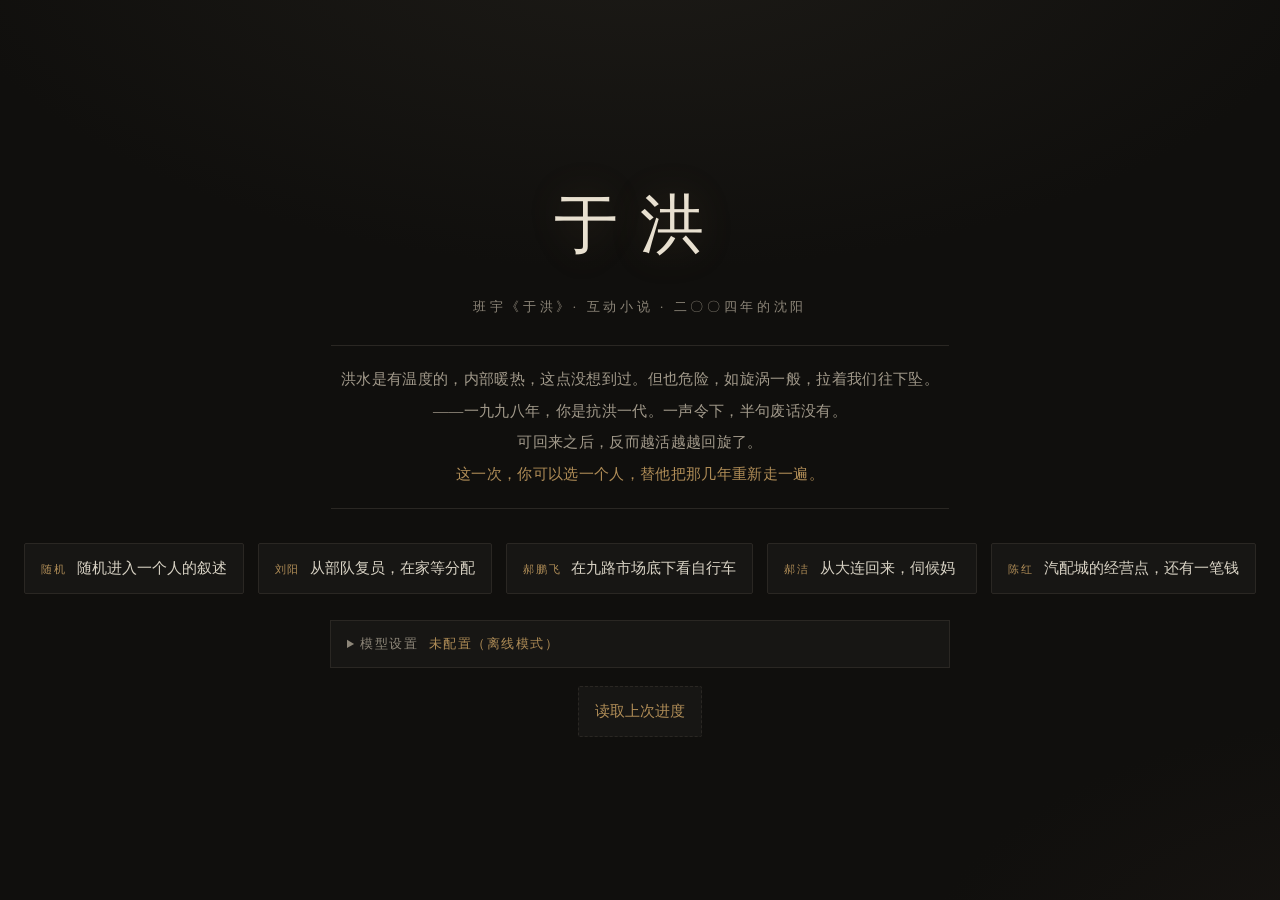
==== 于洪.html @ 529d7893 "于洪互动小说：四视角剧本、事实分叉、模型设置，发布到 GitHub Pages" ====
<!doctype html>
<html lang="zh-CN">
<head>
<meta charset="utf-8">
<meta name="viewport" content="width=device-width,initial-scale=1">
<title>于洪 · 互动小说</title>
<style>:root {
  --ink: #d8d2c4;
  --dim: #8d8679;
  --bg: #100f0d;
  --panel: #171614;
  --line: #2a2723;
  --accent: #b08d57;
}
* { box-sizing: border-box; }
html, body { height: 100%; margin: 0; }
body {
  background:
    radial-gradient(1200px 600px at 50% -10%, #1d1b17 0%, transparent 60%),
    radial-gradient(900px 500px at 110% 110%, #191512 0%, transparent 55%),
    var(--bg);
  color: var(--ink);
  font-family: "Noto Serif SC", "Source Han Serif SC", "Songti SC", "SimSun", Georgia, serif;
  font-size: 16.5px;
  line-height: 1.95;
  letter-spacing: .02em;
}
.hidden { display: none !important; }

/* ---------- 菜单 ---------- */
#menu {
  min-height: 100%;
  display: flex; flex-direction: column; align-items: center; justify-content: center;
  padding: 40px 24px;
  text-align: center;
}
.menutitle {
  font-size: 64px; letter-spacing: .34em; margin: 0 0 6px;
  color: #e8e0d0; font-weight: 400;
  text-shadow: 0 0 40px rgba(176,141,87,.22);
}
.menusub { color: var(--dim); letter-spacing: .28em; font-size: 13px; margin-bottom: 26px; }
.menuquote {
  max-width: 620px; color: #a29a8b; font-size: 15px; line-height: 2.1;
  border-top: 1px solid var(--line); border-bottom: 1px solid var(--line);
  padding: 18px 10px; margin-bottom: 34px;
}
.menuquote em { color: var(--accent); font-style: normal; }
.menubtns { display: flex; gap: 14px; flex-wrap: wrap; justify-content: center; }
.menubtns .choice { min-width: 210px; }
.menuload { margin-top: 18px; }

/* ---------- 模型设置 ---------- */
.cfgbox {
  margin-top: 26px; max-width: 620px; width: 100%;
  border: 1px solid var(--line); background: var(--panel);
  text-align: left;
}
.cfgbox summary {
  cursor: pointer; padding: 11px 16px; font-size: 12.5px;
  color: var(--dim); letter-spacing: .12em; user-select: none;
}
.cfgbox summary:hover { color: var(--ink); }
.cfgstate { color: var(--accent); margin-left: 6px; }
.cfgbody { padding: 4px 16px 16px; border-top: 1px solid var(--line); }
.cfgnote { font-size: 12px; color: var(--dim); line-height: 1.9; margin: 12px 0 14px; }
.cfgrow { display: flex; align-items: center; gap: 10px; margin-bottom: 9px; }
.cfglabel { width: 84px; flex: none; font-size: 12.5px; color: var(--dim); }
.cfginput {
  flex: 1; min-width: 0; background: #0e0d0b; border: 1px solid var(--line);
  color: var(--ink); font-family: inherit; font-size: 12.5px;
  padding: 7px 10px; border-radius: 2px; outline: none;
}
.cfginput:focus { border-color: var(--accent); }
.cfginput::placeholder { color: #4f4a42; }
.cfgbtns { display: flex; gap: 8px; margin-top: 12px; }
.cfgbtn {
  background: none; border: 1px solid var(--line); color: var(--dim);
  padding: 6px 14px; font-size: 12px; cursor: pointer; border-radius: 2px;
  font-family: inherit; letter-spacing: .1em;
}
.cfgbtn:hover { color: var(--ink); border-color: var(--accent); }
.cfgbtn.ghost:hover { border-color: #6b2f28; color: #c96a5f; }
.cfgmsg { margin-top: 10px; font-size: 12px; line-height: 1.7; color: var(--dim); min-height: 18px; }
.cfgmsg.ok { color: #7f9c6b; }
.cfgmsg.err { color: #c96a5f; }

/* ---------- 游戏 ---------- */
#game { min-height: 100%; display: flex; flex-direction: column; }
#topbar {
  display: flex; align-items: center; gap: 14px;
  padding: 10px 18px; border-bottom: 1px solid var(--line);
  background: rgba(16,15,13,.86); backdrop-filter: blur(6px);
  position: sticky; top: 0; z-index: 5;
}
#topbar .brand { font-size: 15px; letter-spacing: .22em; color: var(--accent); }
#topbar .spacer { flex: 1; }
#topbar button {
  background: none; border: 1px solid var(--line); color: var(--dim);
  padding: 5px 12px; font-size: 12.5px; cursor: pointer; border-radius: 2px;
  font-family: inherit; letter-spacing: .1em;
}
#topbar button:hover { color: var(--ink); border-color: #4a443c; }

#main { flex: 1; display: flex; max-width: 1080px; width: 100%; margin: 0 auto; padding: 26px 20px 120px; gap: 28px; }
#stage { flex: 1; min-width: 0; }
#side { width: 258px; flex: none; }
@media (max-width: 860px) {
  #main { flex-direction: column-reverse; padding-bottom: 60px; }
  #side { width: 100%; }
}

/* 状态卡 */
.who-card { border-left: 3px solid; padding-left: 12px; margin-bottom: 12px; background: var(--panel); padding: 12px 12px 12px 15px; }
.wname { font-size: 21px; letter-spacing: .14em; }
.wtitle { font-size: 12px; color: var(--dim); line-height: 1.7; margin-top: 3px; }
.stats { display: flex; flex-direction: column; gap: 9px; }
.stat { display: flex; align-items: center; gap: 8px; font-size: 12px; color: var(--dim); }
.sl { width: 74px; flex: none; }
.bar { flex: 1; height: 5px; background: #221f1b; border-radius: 3px; overflow: hidden; }
.bar i { display: block; height: 100%; transition: width .5s ease; }
.sv { width: 26px; text-align: right; font-size: 11px; }

/* 文字流 */
#stream { max-width: 100%; }
.scene-title {
  margin: 34px 0 6px; padding-top: 15px; border-top: 1px solid var(--line);
  font-size: 13px; letter-spacing: .3em; color: var(--accent);
}
.scene-where { font-size: 12px; color: var(--dim); letter-spacing: .12em; margin-bottom: 16px; }
.line { margin: 0 0 12px; }
.line .body { white-space: pre-wrap; }
.line.said .body { color: #e6ddcb; }
.line.nar .body { color: #b9b2a4; }
.line.inner .body { color: #9d9487; font-style: italic; padding-left: 14px; border-left: 1px solid #332e28; }
.line.dream .body { color: #7d97a8; font-style: italic; }
.line.quote .body { color: #a89272; }
.line.bridge .body { color: var(--accent); letter-spacing: .08em; margin: 18px 0; }
.line.err .body { color: #b03a2e; }
.line.chosen .body { color: var(--dim); font-size: 13.5px; margin: 14px 0 6px; letter-spacing: .04em; }
.model-line { color: #8fa6a0; font-size: 14.5px; border-left: 2px solid #2f3a38; padding-left: 12px; margin: 16px 0 8px; line-height: 2; }
.model-line.pending { color: #4f5b59; font-style: italic; border-left-color: #232c2b; }
.quick { animation: fadein .18s ease; }
@keyframes fadein { from { opacity: 0; transform: translateY(3px); } to { opacity: 1; } }

/* 说话人 */
.who { margin-right: 8px; font-size: 13px; letter-spacing: .1em; }
.who.liu { color: #c96a5f; }
.who.hao { color: #7a9fd0; }
.who.jie { color: #d1b072; }
.who.chen { color: #c08cb8; }
.who.mom { color: #a9a08f; }
.who.you { color: #a9a08f; }
.who:not(.liu):not(.hao):not(.jie):not(.chen):not(.mom):not(.you) { color: #8d8679; }

/* 选项 */
#choices { margin-top: 22px; display: flex; flex-direction: column; gap: 9px; }
.choice {
  text-align: left; background: var(--panel); border: 1px solid var(--line); color: var(--ink);
  padding: 12px 16px; font-family: inherit; font-size: 14.5px; line-height: 1.7;
  cursor: pointer; border-radius: 2px; transition: all .16s ease;
  display: flex; align-items: baseline; gap: 10px;
}
.choice:hover { border-color: var(--accent); background: #1c1a16; transform: translateX(3px); }
.choice .tag { font-size: 11px; color: var(--accent); letter-spacing: .16em; flex: none; }
.choice.continue { justify-content: center; color: var(--accent); border-style: dashed; }
.choice.continue:hover { background: #1c1a16; }

/* 结局 */
#ending { position: fixed; inset: 0; background: rgba(8,7,6,.94); z-index: 40; display: flex; align-items: center; justify-content: center; padding: 24px; overflow: auto; }
.end-card {
  max-width: 560px; width: 100%; border: 1px solid #3a352d; background: #131210;
  padding: 36px 30px; text-align: center; animation: fadein .5s ease;
}
.end-kicker { font-size: 11px; letter-spacing: .4em; color: var(--dim); }
.end-title { font-size: 38px; font-weight: 400; margin: 12px 0 8px; color: #e8e0d0; letter-spacing: .14em; }
.end-desc { color: var(--accent); font-size: 14px; margin-bottom: 20px; }
.end-you { color: var(--dim); font-size: 13px; margin-bottom: 18px; }
.end-summary { text-align: left; font-size: 14px; color: #b9b2a4; line-height: 2; border-top: 1px solid var(--line); padding-top: 16px; }
.end-quote { margin-top: 18px; font-style: italic; color: #8d8679; font-size: 13.5px; }
.end-btns { margin-top: 26px; display: flex; justify-content: center; }
.end-btns .choice { min-width: 240px; justify-content: center; }

/* 滚动条 */
::-webkit-scrollbar { width: 8px; }
::-webkit-scrollbar-thumb { background: #2a2723; border-radius: 4px; }
</style>
</head>
<body>

<div id="menu">
  <h1 class="menutitle">于洪</h1>
  <div class="menusub">班宇《于洪》· 互动小说 · 二〇〇四年的沈阳</div>
  <div class="menuquote">
    洪水是有温度的，内部暖热，这点没想到过。但也危险，如旋涡一般，拉着我们往下坠。<br>
    ——一九九八年，你是抗洪一代。一声令下，半句废话没有。<br>
    可回来之后，反而越活越越回旋了。<br>
    <em>这一次，你可以选一个人，替他把那几年重新走一遍。</em>
  </div>
  <div class="menubtns">
    <button class="choice" onclick="randomStart()"><span class="tag">随机</span><span>随机进入一个人的叙述</span></button>
    <button class="choice" onclick="startGame('liu')"><span class="tag">刘阳</span><span>从部队复员，在家等分配</span></button>
    <button class="choice" onclick="startGame('hao')"><span class="tag">郝鹏飞</span><span>在九路市场底下看自行车</span></button>
    <button class="choice" onclick="startGame('jie')"><span class="tag">郝洁</span><span>从大连回来，伺候妈</span></button>
    <button class="choice" onclick="startGame('chen')"><span class="tag">陈红</span><span>汽配城的经营点，还有一笔钱</span></button>
  </div>

  <details id="cfgbox" class="cfgbox">
    <summary>模型设置 <span class="cfgstate" id="cfgstate">未配置（离线模式）</span></summary>
    <div class="cfgbody">
      <p class="cfgnote">
        填写 OpenAI 兼容接口后，关键节点会由模型实时续写一小段。不填也能完整游玩，只是所有剧情按写好的走。
      </p>
      <label class="cfgrow">
        <span class="cfglabel">模型地址</span>
        <input id="cfgUrl" class="cfginput" type="text" placeholder="http://127.0.0.1:11434/v1/chat/completions" autocomplete="off" spellcheck="false">
      </label>
      <label class="cfgrow">
        <span class="cfglabel">模型 ID</span>
        <input id="cfgModel" class="cfginput" type="text" placeholder="比如 qwen2.5 / deepseek-chat" autocomplete="off" spellcheck="false">
      </label>
      <label class="cfgrow">
        <span class="cfglabel">API Key</span>
        <input id="cfgKey" class="cfginput" type="password" placeholder="没有就留空" autocomplete="off" spellcheck="false">
      </label>
      <div class="cfgbtns">
        <button type="button" class="cfgbtn" onclick="saveConfig()">保存</button>
        <button type="button" class="cfgbtn" onclick="testConfig()">测试连通</button>
        <button type="button" class="cfgbtn ghost" onclick="clearConfig()">清除</button>
      </div>
      <div class="cfgmsg" id="cfgmsg"></div>
    </div>
  </details>

  <div class="menuload">
    <button id="btnload" class="choice continue" onclick="tryLoad()">读取上次进度</button>
  </div>
</div>

<div id="game" class="hidden">
  <div id="topbar">
    <span class="brand">于洪</span>
    <span class="spacer"></span>
    <button onclick="if(saveGame())this.textContent='已保存';">保存进度</button>
    <button onclick="restartGame()">重开</button>
  </div>
  <div id="main">
    <div id="stage">
      <div id="stream"></div>
      <div id="choices"></div>
    </div>
    <div id="side">
      <div id="status"></div>
    </div>
  </div>
</div>

<div id="ending" class="hidden"></div>

<script>
/* ===== story.js ===== */
/* ============================================================
 *  《于洪》互动小说 —— 故事数据
 *  依据班宇《于洪》原文 + JioNLP「悬疑推理全解析」
 *  视角：刘阳(liu) / 郝鹏飞(hao) / 郝洁(jie) / 陈红(chen)
 * ============================================================ */
const L = (t) => ({ text: t });
const S = (who, whoKey, t) => ({ who, whoKey, cls: 'said', text: t });
const N = (t) => ({ text: t, cls: 'nar' });
const I = (t) => ({ text: t, cls: 'inner' });
const D = (t) => ({ text: t, cls: 'dream' });

const SCENES = {};

/* =====================================================================
 *  序章 · 1998 洪水 —— 四人共用
 * ===================================================================== */
SCENES.prologue = {
  title: '序章 · 一九九八年夏',
  where: '长江大堤 · 暴雨',
  lines: [
    L('一九九八年的夏天，江水高出防洪堤数米。天空被雨浸洗，星星全被覆盖。'),
    N('你们相互搀着走，由下至上，沿江而行。暴雨不停，很难看清前路。'),
    D('至水深处，黄泥漫过来，几近胸口，简直快要窒息。'),
    L('洪水是有温度的，内部暖热，如旋涡一般，拉着人往下坠。'),
    I('只能在心里提醒自己：千万别倒下去，那就再也站不起来了。'),
    N('刚开始时，前面还有人唱歌，喊着口号，很快便隐没在雷声里。四处缄默，唯有江中瀑布高耸。'),
    { text: '那年，你是抗洪一代，抢险子弟兵。一声令下，半句废话没有，一路辉煌，全是胜仗。', cls: 'quote' },
    { text: '可你没想到，回来之后，反而越活越回旋了。', cls: 'quote' },
    { text: '—— 现在，二〇〇四年，冬天，沈阳。', cls: 'bridge' },
    { text: '选一个人，进入他（她）的叙述。', cls: 'bridge' },
  ],
  choices: () => [
    { tag: '刘阳', text: '我从部队复员，在家等分配，大半年没个动静', next: 'liu_1999' },
    { tag: '郝鹏飞', text: '我在九路市场底下看自行车，叼着烟卷儿，腰里别个包儿', next: 'hao_1999' },
    { tag: '郝洁', text: '我从大连回来，在家伺候我妈，弟弟刚退伍', next: 'jie_1999' },
    { tag: '陈红', text: '我在汽配城有个经营点，卖摩托车油，也管着一笔钱', next: 'chen_1999' },
  ],
};

/* =====================================================================
 *  1999 冬 · 待业
 * ===================================================================== */
SCENES.liu_1999 = {
  where: '一九九九年冬 · 于洪区的街上',
  lines: [
    L('你去安置办问过几次。答复永远一样：就业形势不好，这一批没单位接收，只能耐心等待，要相信政府，祖国是没有忘记你们的。'),
    I('你听着也信服。可回到家里，思来想去，又实在是待不住。岁数不小了，还在街上晃荡，吃穿父母，没个班儿上，说不过去。'),
    N('战友们大多走了后门，在厂里开车，或当保安。没编制，待遇也不行，勉强维持生活。'),
    N('私下喝酒时，大家总爱抱怨：怎么说也是抗洪一代，一声令下豁得出命去，怎么回来之后反倒越活越回旋了。'),
    D('你半夜还是会梦见。站在桥上，江水涌动，瀑布高耸，时刻准备扑袭。'),
    N('将入冬时，你妈去九路市场买了几斤线，准备给你织件毛衣。她回来时，递你一张皱巴巴的纸条。'),
    S('妈', 'mom', '碰见个熟人，说是你战友，记忆力挺好，当年送站时见过我，一眼就认出来了，让你有空联系他。'),
    S('你', 'you', '叫啥。'),
    S('妈', 'mom', '郝鹏飞。'),
    S('你', 'you', '三眼儿啊，他干啥呢，问没。'),
    S('妈', 'mom', '在九路市场楼下看自行车呢，叼着烟卷儿，腰里别个包儿，见我可亲了，也没收费，站那唠了半天。还说你们这一批，马上就能安置了。'),
  ],
  choices: () => [
    { tag: '+ 记下', text: '把纸条收好。心里说：那人不识搭理。', next: 'liu_1999b', effects: { liuHaojie: 0 } },
    { tag: '+ 人情', text: '三眼儿还认得出我妈，这份人情得还。去找他喝一顿。', next: 'liu_1999b' },
    { tag: '＋钱', text: '你想起部队里一个领导，转业好几年了，听说挺有能力：李德武。要不要联系一下？', next: 'liu_call_li' },
  ],
};

SCENES.liu_1999b = {
  lines: [
    N('纸条上的电话七位数。你妈说，去年电话刚升八位：原来首位是2、3、4、5的，前面加个2；首位是6、7、8、9的，在前面加个8。'),
    I('这些你都知道。天天不上班，半导体里的报纸摘要能听好几遍。'),
    N('十二月初，你妈从单位下岗。车间工具库六个人，就留俩名额，上面要民主，不记名投票，谁的票多谁走人。'),
    N('结果一人一票，没办法抉择。开会时你妈自告奋勇：岁数大了，行动跟不上，先走一步；女的在世上比同岁的男的好找活儿，五十岁就能退休领劳保。'),
    N('话没说完，整个班组哭成一片。'),
    S('同事', 'other', '你儿子的工作落实没？'),
    S('妈', 'mom', '等政策呢，说是过了年就安置，能进事业单位。'),
    S('同事', 'other', '那可好，你这老有所依了。'),
    S('妈', 'mom', '那还说啥，你们放心，我这䞍等着享福呢。'),
    I('你知道这话是宽慰同事。但她这一下岗，工龄买断，给的都是死钱儿。你还没工作，生计犯愁。'),
    L('一九九九年的最后一天，下了点雪，不大。街上到处宣传千禧年的到来，仿佛跨过这个世纪，就真的会有所不同。'),
  ],
  choices: () => [
    { tag: '战友', text: '下午战友来电话：喊一批兵聚一聚，你想起三眼儿的号码。', next: 'liu_qianxi' },
    { tag: '独行', text: '不去凑热闹。你坐在家里看电视，把李德武那个电话号码又摸出来看了看。', next: 'liu_call_li' },
  ],
};

SCENES.liu_qianxi = {
  title: '千禧年 · 最后一天',
  where: '兴顺街 · 三眼儿的车棚',
  lines: [
    N('你给三眼儿打电话，七位数的号码，前面加了个2。一个女的接的。'),
    S('你', 'you', '三眼儿在家不？'),
    S('那边', 'other', '谁，你打错了吧。'),
    I('你才反应过来：这外号是部队里给取的，人家有本名儿。'),
    S('你', 'you', '这是不是郝鹏飞家，我是他以前的战友。'),
    S('那边', 'other', '是，他没在家，上班呢。换地方了，铁西商业大厦，那边车多。'),
    N('你骑车到兴顺街，远远望见三眼儿坐在绿棚里，棚顶上覆盖一层薄雪。他缩在里面，耷拉着脑袋，脖子上挂着手闷子，缓慢吐着白气。'),
    N('旁边有自行车过来，他立马探起身，三步两步奔上前，撕个纸票儿，管人要钱，块儿八毛的，毛票儿也数好几遍。'),
    N('你观察了一会儿，乐出声来。三眼儿回头一看，惊呼一声。'),
    S('三眼儿', 'hao', '我操，你咋来了呢。'),
    S('你', 'you', '来找你喝酒，战友聚会。'),
    S('三眼儿', 'hao', '回来这么长时间，一次没见到，老想你了。有一次看见你妈了。'),
    S('你', 'you', '可不咋地，青春献党，纯属白忙。'),
    S('三眼儿', 'hao', '那也不能这么讲。不知道你，反正我还是有收获。'),
    L('他说这话时，眼睛亮了一下。你知道那「收获」是什么——他干过一阵子侦察兵，看车这活儿，正好用得上。'),
    S('你', 'you', '我也有，不后悔。就是社会变化太快，有点跟不上节奏。'),
    S('三眼儿', 'hao', '现在就走，妈了个逼，今天不收费了，千禧年大酬宾，随便停去吧。'),
    N('一行七八个人，喝到后半夜，大呼小叫，啤酒瓶子满地，还唱起歌来。'),
    S('众人', 'other', '海风你轻轻地吹啊，海浪你轻轻地摇……'),
    N('这些战友，各有各的道，就你还没工作，他们也跟着愁，你一言我一语，没有实质建议。'),
    N('三眼儿开始话少，有点拘谨，几瓶下肚后也很健谈，眼睛里放着贼光。'),
  ],
  choices: () => [
    { tag: '兄弟', text: '跟三眼儿说：靠别人不如靠自己，咱俩想点正事。', next: 'liu_tan' },
    { tag: '试探', text: '装作随口一问：你还记得李德武不？他那个电话你还留着没？', next: 'liu_probe' },
    { tag: '心事', text: '不说正事，只闷头喝酒，心里翻来覆去想着安置办那句话。', next: 'liu_tan' },
    { tag: '不联系', text: '你把纸条折起来塞进兜里：那条路，不走。', next: 'liu_yantui', effects: { calledLi: 'no', tippedLi: 'no', liuTurn: 'out' } },
  ],
};

SCENES.liu_probe = {
  lines: [
    S('你', 'you', '三眼儿，你还记得李德武不？咱们连那个老兵，转业好几年了。'),
    N('三眼儿夹着花生米的手停在半空。'),
    S('三眼儿', 'hao', '记得啊，怎么不记得。他后来跑货车，听说赚过也赔过。'),
    S('你', 'you', '听说他有路子，认识人。我寻思，回头联系联系。'),
    S('三眼儿', 'hao', '联系呗，我这儿没他电话。你找他干啥？'),
    S('你', 'you', '就是认认亲，问候问候。'),
    I('三眼儿看了你一会儿，眼睛里那点光暗下去了一半。'),
    S('三眼儿', 'hao', '刘阳，咱当兵的，走正道。'),
  ],
  choices: () => [
    { tag: '打岔', text: '笑一声：知道知道，我逗你玩呢。', next: 'liu_tan', effects: { liuHaojie: 0 } },
    { tag: '硬着头皮', text: '岔过去不谈，心里那个号码反倒更清楚了。', next: 'liu_tan' },
  ],
};

SCENES.liu_tan = {
  lines: [
    N('三眼儿凑过来，悄悄给你出主意。'),
    S('三眼儿', 'hao', '他家离于洪广场很近。那边刚开发出来，住户渐多，夏天摆了不少烧烤摊位，还有打扑克的，乌乌泱泱一大片。冬天冷，人少一些，但也有，穿棉袄烤炉子喝大酒，一整半宿。'),
    S('你', 'you', '烧烤我不会啊，没干过，扑克更不行了。'),
    S('三眼儿', 'hao', '不让你烤。我琢磨着，咱俩出个烟摊儿。不管喝酒还是打牌，都挺费烟，一宿得好几盒。'),
    S('三眼儿', 'hao', '到时换着来，一替一天，晚上过去。你白天上班，啥也不耽误，还不累，捡钱似的。'),
    S('你', 'you', '也没卖过烟啊，去哪儿上货都不知道。'),
    S('三眼儿', 'hao', '我有路子，保真，还便宜，你出人就行。就是冬天在室外杵着，那是真冷。'),
    S('你', 'you', '这不是问题，闲着也是闲着，遭点罪不怕。'),
    I('话是酒后的，你没太当真——可你心里，其实已经把那片广场摸过一遍了。哪家摊子喝酒，哪个老板打牌，谁兜里揣的是什么烟。'),
  ],
  choices: () => [
    { tag: '一起', text: '几天后三眼儿来催：进货的钱各出一半，你出人。干！', next: 'liu_jie_first' },
    { tag: '犹豫', text: '先答应着，心里另外那条路也在往前铺。', next: 'liu_call_li' },
  ],
};

SCENES.liu_call_li = {
  title: '五年前的那个电话',
  where: '于洪广场边上的一间小平房 · 电话机',
  lines: [
    N('你妈下岗之后，生了一场大病。家里的账翻过来倒过去，还是缺口。'),
    N('你找出那串号码。拨过去的时候，手指头有点抖。'),
    S('你', 'you', '喂，是李德武吗？'),
    S('他', 'li', '我是，你谁啊。'),
    S('你', 'you', '我以前跟你在一个连待过，是你底下的兵。'),
    S('他', 'li', '哦——谁啊，报个名。'),
    I('你没讲名字。'),
    S('你', 'you', '现在也没个正经工作，在卖烟。'),
    S('他', 'li', '卖烟好啊，认识人。改天见个面，就在广场那边，我请你喝酒。'),
    N('挂了电话，你在屋里站了一会儿。窗外下雪。'),
    N('过了几天，你们在广场边上见了面。喝了几次酒，比较交心。'),
    N('李德武跟着他哥刚做完一个案子，出手阔绰。他见你话里有话，便邀你入伙。'),
    L('你犹豫过。三番五次。'),
  ],
  choices: () => [
    { tag: '入伙', text: '你点了头。你给他指了一个人：九路市场批发白糖的业主，好打牌，总过来买烟。', next: 'liu_plan', effects: { calledLi: 'yes', tippedLi: 'full', liuTurn: 'in' } },
    { tag: '只说一半', text: '你只说广场上谁有钱，没指名道姓，脚却已经踩在了门外。', next: 'liu_plan', effects: { calledLi: 'yes', tippedLi: 'half', liuTurn: 'in' } },
    { tag: '退出', text: '你站起来，把酒钱压在杯子底下：这事儿我不干，别再来找我。', next: 'liu_out', effects: { calledLi: 'yes', tippedLi: 'no', liuTurn: 'out' } },
    { tag: '举报', text: '你没喝酒，直接去了派出所。你把那个号码、那几次见面，全说了。', next: 'liu_report', effects: { calledLi: 'yes', tippedLi: 'no', liuTurn: 'reported', policeHeat: 30 } },
  ],
};

SCENES.liu_plan = {
  lines: [
    N('你们定好时间。'),
    I('卖烟这条件得天独厚：谁家有钱，谁家几点关门，谁家孩子几点放学，你比谁都清楚。'),
    N('案发前的某一天，你骑着李德武的摩托回来。车号是三六四九四。'),
    N('起先停在巷口，进屋后装着睡了一会儿，悄悄起了床，出门把车推回屋内，第二天一大早又骑走了。'),
    I('你记得那天郝洁喊你，说做了个噩梦，害怕。你没顾上问她。'),
    N('抢劫当日，李德武带着另外两个。你在外面放风，盯着广场上来来去去的人。'),
    D('那天的风很冷。你站在电线杆子边上，像平时卖烟一样，一动不动。'),
    N('案发了。黄海花园，一家三口，孩子还不到十岁。'),
    N('李德武没联系过你，人间蒸发。你也没拿到那一份。'),
  ],
  choices: () => [
    { tag: '沉默', text: '你把这件事压下去，压得很深，深到自己也快信了。', next: 'liu_hui', effects: { liuHaojie: 5, money: 0 } },
    { tag: '冒名', text: '有人问你名字的时候，你说：我叫郝鹏飞，外号三眼儿。', next: 'liu_hui', effects: { borrowedName: 'yes', liuHaojie: 5 } },
    { tag: '害怕', text: '你给三眼儿打了个电话又挂掉，什么也没说。', next: 'liu_hui', effects: { haoWanted: 5 } },
  ],
};

SCENES.liu_hui = {
  title: '案发之后',
  where: '二〇〇一年四月 · 于洪广场',
  lines: [
    N('四月底，沈阳破了个大案，全城轰动，新闻滚动播出，群众拍手称快。'),
    N('电视台还拍了个纪录片，全程记录审讯过程，每天一集，人性的险恶与残暴，一览无遗，比电视剧都有意思。'),
    N('官方称之为四一〇大案，持械抢劫杀人，烧过信用社，劫过运钞车，手上十几条人命，主犯共四人，两对兄弟。'),
    N('主事儿的是李家哥俩。哥哥李德文在线路大修段上过班，脑子好，行事缜密，案子都是他谋划；弟弟李德武以前当过兵，身法不错，也敢下狠手。'),
    N('最后一次败露，是因为不周密——抢劫一位九路市场的业主时留下了痕迹，一举告破，进而牵出之前的连环案件。'),
    N('遇害的是批发白糖的，经商多年，有些家底。入室行凶，一家三口，全部灭口，孩子还不到十岁。'),
    I('这条新闻你琢磨了几天。犯案地点在黄海花园，于洪广场旁边的商品房。死去的那位男性，膀大腰圆，你是怎么看怎么眼熟。'),
    N('后来有一天你想起来，这人以前常在扑克摊上打牌，梗着脖子，有几分派头。'),
    N('有次他喝得比较醉，走过来问你：有没有裸体打火机。'),
    S('那位', 'other', '打火机有，五毛钱一个。'),
    S('那位', 'other', '要裸体的，有画面儿的那种。'),
    S('你', 'you', '那没有。'),
    I('他转身离开，嘴里嘟囔不停。你心说，点个火而已，怎么这么多要求。'),
    N('你把这事讲给郝洁。她叹了口气。'),
    S('郝洁', 'jie', '不管怎么说，这家也太惨了，孩子那么小，这伙人都该毙。'),
    S('你', 'you', '是，那肯定没跑儿。'),
    I('你嘴上答得干脆。手心里全是汗。'),
  ],
  next: 'liu_jie_first',
  continueText: '过了几天',
};

SCENES.liu_hui2 = {
  lines: [],
  next: 'liu_jie_first',
};

SCENES.liu_jie_first = {
  title: '二〇〇〇年冬 · 工人村',
  where: '轻工街 · 三眼儿家的旧平房',
  lines: [
    N('三眼儿住轻工街附近，工人村的旧平房，夹在车辆厂和热力网宿舍中间，歪歪扭扭，整个区域就剩这么一趟，里出外进，一直没拆。'),
    N('门口常年发河，冬天全是冰，不太好走。'),
    N('他家的条件一般。他妈常年卧床，身体不好，病挺重，好几样合并症，糊涂的时候多，不咋认识人儿，脾气大。'),
    N('他姐郝洁，大个儿，腰杆倍儿直，长得精神，有眉有眼儿，梳个五号头，像打排球的，不怎么打扮也好看。'),
    N('当时她刚从大连回来，也没上班，在家照顾他妈。她自己的身体也虚弱，刚动完个什么手术，走道发飘。'),
    N('你按规矩来取烟箱。她正在厨房拾掇，回头看是你。'),
    S('郝洁', 'jie', '来了啊。吃了没？'),
    I('你其实刚起床就来了，实在饿得不行。'),
  ],
  choices: () => [
    { tag: '不客气', text: '说没吃。她给你下了一碗面条，葱花炝锅，倒上酱油，满屋一股煳香。', next: 'liu_jie_meal', effects: { liuHaojie: 8 } },
    { tag: '客气', text: '说吃过了。取了箱子就走。', next: 'liu_yantui_end', effects: { liuHaojie: 1 } },
    { tag: '打听', text: '问她身体咋样，手术完多久了。', next: 'liu_jie_meal', effects: { liuHaojie: 5 } },
  ],
};

SCENES.liu_jie_meal = {
  lines: [
    N('她给你下了碗面条，你连吃两碗，也不见外。'),
    N('饭后她陪你看了会儿电视。信号不好，得来回摆弄天线，屏幕上都是雪花点儿，不成人形，声音也听不真切，嗞嗞啦啦，就看个大概意思。'),
    S('你', 'you', '等三眼儿赚钱了，让他给安个有线电视，能看好几十个台，天天放香港电影。'),
    S('郝洁', 'jie', '指着他呢，一天到晚不着家。'),
    S('你', 'you', '那我给你安，多大个事儿。'),
    S('郝洁', 'jie', '那你可得说话算话。'),
    I('这句你记下了。'),
    N('屋里他妈又骂上了，全是脏话，一嘟囔一串儿。郝洁挺难为情，躲去厨房拾掇碗筷，水声响成一片。'),
  ],
  next: 'liu_yantui_end',
  continueText: '一来二去',
};

SCENES.liu_yantui_end = {
  lines: [
    N('长此以往，你成了他家的常客。'),
    N('送烟的路上捎带手买个菜，家里东西坏了，三眼儿懒，也是你帮忙收拾，烧火的劈柴都是你打的。'),
    N('包括他妈在内，你也不嫌，拉完帮着收拾。觉得这一家过得也是不易，能帮忙就尽可量。郝洁虽然不说，但心里挺感激，你能看出来。'),
  ],
  next: 'liu_jie_grow',
  continueText: '日子长了',
};

SCENES.liu_yantui = {
  lines: [
    N('你挂了电话，再没拨过那个号。'),
    N('三眼儿后来问你，最近忙啥呢。你说没干啥，在家待着。'),
    S('三眼儿', 'hao', '那咱俩搭伙？我这儿有路子，保真，还便宜。'),
    N('于是你们各出一半钱，三眼儿联系进货渠道，你在街上打听价格。'),
    N('刚开始生意很差。你用你妈单位以前发的皮箱装烟，折开一半，朝着街面按个放好，像摆下一盘棋，然后偎在电线杆子上，半天也没人来问。'),
    N('后来逐渐上了道。于洪广场说大不大，说小也不小，站在同一个地方别人很难留意，需要来回不停地走动，还得张嘴推销。'),
    N('看谁捏紧烟盒不放，立马奔上前去问问来一盒啥不。别人摆手拒绝，也别太在意——做买卖就是这样，得能拉下来脸。'),
    I('这些道理都是三眼儿讲的。你挺佩服，他社会经验比你丰富。'),
    N('每个月赚的不多，也能起点作用，这就知足。'),
  ],
  choices: () => [
    { tag: '知足', text: '日子慢慢过吧。你在心里对自己说，够了。', next: 'liu_jie_first', effects: { liuHaojie: 2 } },
    { tag: '不甘', text: '不够。你把李德武那个号码抄在了本子上，一直没扔。', next: 'liu_jie_first', effects: { calledLi: 'nervous' } },
  ],
};


/* ===== part_liu.js ===== */
/* ============================================================
 *  刘阳线 · 后半程（2001–2004）
 * ============================================================ */

SCENES.liu_jie_grow = {
  title: '一来二去 · 二〇〇〇年冬',
  where: '工人村 · 屋里',
  lines: [
    N('一来二去，你发现郝洁平时不看电视，只有你去了，那台电视机才点开。专项服务，规格挺高。'),
    N('你看电视时，郝洁总捧着本书，家里一共也没几册，来回读，书页卷了边儿也不撒手。'),
    N('她爱看外国名著，名字没记住，硬壳，不太好翻。你问她里面讲的是啥，她也不告诉，说那样就没意思了，得自己慢慢读。'),
    N('你偶尔也拿起来一本，应个景儿，还没看几分钟，便开始犯困——在部队待的，看字儿费劲。'),
    N('时间一长，你就有了点跟郝洁在一起过日子的错觉。'),
    N('送烟的路上，捎带手买个菜。家里东西坏了，三眼儿懒，也是你帮忙收拾，烧火的劈柴都是你打的。'),
    N('包括他妈在内，你也不嫌，拉完帮着收拾。觉得这一家过得也是不易，能帮忙就尽可量。'),
    I('郝洁虽然不说，但心里挺感激，你能看出来。'),
  ],
  choices: () => [
    { tag: '过日子', text: '你把这里当成自己的家。', next: 'liu_mom_crisis', effects: { liuHaojie: 8 } },
    { tag: '顺手', text: '你只当是顺手的人情，账还是要分的。', next: 'liu_mom_crisis', effects: { liuHaojie: 2, money: 3 } },
    { tag: '盘算', text: '你在心里把这些人的脾气都记了一遍。', next: 'liu_mom_crisis', effects: { policeHeat: 3 } },
  ],
};

SCENES.liu_mom_crisis = {
  title: '二〇〇一年 · 元宵前后',
  where: '工人村 · 医院',
  lines: [
    N('元宵节没到，有天晚上，他妈又犯病了。三眼儿没在家。'),
    N('郝洁给你打的电话。你连忙赶过去。'),
    N('进屋一看，正倒弄气儿呢，只有出的，没有进的，喘气儿声跟风箱似的，呼呼作响，胸部凹进去一大块儿，肋骨外翻。'),
    S('你', 'you', '这得赶紧打车走。'),
    N('郝洁攥着她妈的手，一个劲儿地哭，说啥也听不进去。'),
    N('你跑到道边，在冰上还滑了一跤，蹭一身雪。到处都在放鞭，震耳欲聋，一年又一年，不知道有什么可庆祝的。'),
    N('路上车很少。你拦了半天，才打到一辆拉达。人命关天，好说歹说，让司机等着。'),
    N('你跑回屋里，把她妈往车上背，累得满头是汗。她一犯病就爱往下出溜，你老觉得使不上劲儿。'),
    N('到医院一顿抢救。郝洁一点主意都没有，道儿都走不直。'),
    N('凌晨，状况稳一些，你去厕所洗了把脸，抽棵烟。回来怎么想怎么不对。'),
    S('你', 'you', '三眼儿哪儿去了呢。'),
    S('郝洁', 'jie', '指着他呢。联系不上。'),
    S('你', 'you', '那不能啊，他天天下了班不就去广场卖烟么。'),
    S('郝洁', 'jie', '不知道。最近烟也没去卖，成宿不回家，没敢跟你说。'),
    I('你陪她熬了一宿。心里却在别处：他不卖烟，那他在哪儿。'),
    N('第二天早上，三眼儿赶来了，还是听邻居说的。灰头土脸，头发根根立着，衣服邋遢，腰包里的零钱叮当乱响。'),
  ],
  choices: () => [
    { tag: '质问', text: '你问他昨晚去了哪里。他没搭理。', next: 'liu_after_crisis', effects: { haoRage: 5 } },
    { tag: '忍住', text: '你挺来气，但这个场合不好讲出来。', next: 'liu_after_crisis', effects: {} },
    { tag: '护着郝洁', text: '你先把郝洁拉到一边坐下。', next: 'liu_after_crisis', effects: { liuHaojie: 5 } },
  ],
};

SCENES.liu_after_crisis = {
  where: '清晨 · 回家',
  lines: [
    N('折腾了一宿，你和她筋疲力尽。危险期已过，便留下三眼儿照顾，你们回家收拾一下，晚点再来。'),
    N('出门后你跟她说：人困马乏，咱俩在外面吃口饭。她点点头。'),
    N('走了半天，也没找到营业的饭店。春节还没过完，都在休息。'),
    S('郝洁', 'jie', '花那冤枉钱呢。家里吃吧，别的没有，冻饺子还剩不少。'),
    N('刚一进屋，拉亮了管儿灯，你们都有点发愣。没了骂声，一时不太适应。'),
    N('她坐在沙发上，没话儿，一直抹眼泪。'),
    N('你递过去一本书，她也不看，顺手放在身侧。'),
    S('你', 'you', '要不我去下点儿饺子，你先歇着。'),
  ],
  choices: () => [
    { tag: '抱住', text: '她忽然一把把你抱住。', next: 'liu_inside', effects: { liuHaojie: 10 } },
    { tag: '先下饺子', text: '你说：先吃，再睡一会儿。', next: 'liu_mom_death', effects: { liuHaojie: 3 } },
    { tag: '问一句', text: '你问：三眼儿到底在忙啥。', next: 'liu_inside', effects: { liuHaojie: 5, haoRage: 5 } },
  ],
};

SCENES.liu_inside = {
  where: '里屋 · 没有光',
  lines: [
    N('她贴在背上，低头亲你的脖子。你有些激动，加上之前对她也有好感。'),
    N('你转过头去，踮脚吻她。气喘吁吁，胡乱扯着衣服。'),
    N('她个子高，身上比你想得还要软，并且发烫，像一株热带植物，不断生长，盘绕着你。'),
    N('你把她的腰搂紧。她摇了摇头，攥紧你的手，把你带向里屋。'),
    N('那里几乎没有光，举架低，棚顶歪斜。被单很潮，不断有凉意袭来。'),
    N('她蜷起身体，咬着你的耳朵。你深吸口气，闻到了许多种味道，腐朽或者新鲜，沉重以及轻盈。'),
    N('你望着墙壁与天花板，它们似乎正在掉落，纷纷扬扬，如同幻景。'),
    D('你觉得是自己正一点点被展开。'),
  ],
  next: 'liu_mom_death',
  continueText: '三月',
};

SCENES.liu_mom_death = {
  title: '二〇〇一年三月二十三号',
  where: '殡仪馆',
  lines: [
    N('春分刚过。老人本来恢复出院了，在家喂着饭，忽然就不行了，嘴合不上，大米粥顺着往下淌。'),
    N('你过去时，人已经走了，关节发硬，很难摆弄，装老衣服穿得很费劲。'),
    N('郝洁哭得上不来气。你也不好受。'),
    N('你想起刚出院那几天，老人嘴里蹦出几个零碎的词儿——意思是说，想去医院，别有那么一天走在家里，不好，遭人厌。'),
    L('就这么一个愿望，最后也没实现。人有时候就是这样。'),
    N('遗体告别时，总共十人不到。哀乐的前奏还没播完。'),
    N('三眼儿向你示意，你没太领会，后来他又摆摆手，你才明白：让你再走一遍，别冷场。'),
    N('你再次上前鞠躬，跟他握手，然后是郝洁。这次你手刚伸过去，就被她紧紧拽住，死活不撒开，只得并肩站到一起，十指相扣。'),
    N('快进小门时，三眼儿忽然一个俯冲，拽住灵柩不放，往地上一坐，开始干嚎。'),
    N('两个工作人员都拉不回来，后来你上了手，硬生生拖开。'),
    S('你', 'you', '三眼儿啊，人到时候了，该走就得走，不见得是坏事，谁也拦不住，各有命数，活人总得接着过日子啊。'),
    L('活人的日子怎么过，也成问题。'),
    N('有妈在，别管生没生病，那也是个家。妈一没，家也就散了。'),
    N('老人走后，郝洁跟三眼儿的关系也处不好，鸡毛蒜皮的小事儿，老是吵架，你劝也没用——三眼儿觉得你向着她姐，久而久之跟你也有点隔阂。'),
    N('后来这些事情你就不怎么参与了。'),
  ],
  choices: () => [
    { tag: '案子', text: '四月底，电视上滚动播出四一〇大案。', next: 'liu_hui', effects: {} },
    { tag: '烟摊', text: '那阵子，基本上只有三眼儿自己在卖烟，有一搭没一搭。', next: 'liu_slow', effects: { haoRage: 5 } },
    { tag: '郝洁', text: '你下班后一般都过去陪郝洁。', next: 'liu_mom_death_jie', effects: { liuHaojie: 5 } },
  ],
};

SCENES.liu_slow = {
  where: '夜里 · 喝酒',
  lines: [
    N('那阵子，基本上只有三眼儿自己在卖烟，也是有一搭没一搭，进的货不见下，怎么带去的又怎么带回来。'),
    N('还有几天，他一个人空着手出去，后半夜才回来。'),
    S('你', 'you', '你成天到底忙活啥呢。'),
    N('他也不说，皱着眉头，烟不停手，一抽大半盒。'),
    N('你陪着喝两瓶啤酒。有一次快天亮时，他没头没脑地跟你说了一句。'),
    S('三眼儿', 'hao', '以后对我姐好点儿，她命不好。'),
    S('你', 'you', '这你放心，用不着你讲。'),
    S('三眼儿', 'hao', '准备出趟门。老在沈阳待着，没有出路。'),
    S('你', 'you', '去哪儿呢。'),
    S('三眼儿', 'hao', '南方吧，看看江海，挺想念的。'),
    S('你', 'you', '无亲无故，去那边干啥。不如留在本地，互相有个照应，回头一起做点事情，慢慢来，机会不是没有。'),
    S('三眼儿', 'hao', '我再想想。我再想想。'),
  ],
  choices: () => [
    { tag: '劝他留', text: '你说：别走，沈阳这么大，总有个活路。', next: 'liu_case_slow', effects: { haoRage: 5 } },
    { tag: '不管', text: '你没再说。他自己选的路。', next: 'liu_case_slow', effects: {} },
    { tag: '问清楚', text: '你追一句：出啥事了？', next: 'liu_case_slow', effects: { haoRage: 8, policeHeat: 5 } },
  ],
};

SCENES.liu_case_slow = {
  where: '四月底 · 电视',
  lines: [
    N('四月底，沈阳破了个大案。'),
    N('电视台还拍了个纪录片，全程记录审讯过程。'),
    N('李德文和李德武两兄弟。李德武以前当过兵，也敢下狠手。'),
    N('三眼儿走了。跟谁都没打招呼，衣服也没带几件。'),
    S('郝洁', 'jie', '他这是去哪儿了。'),
    S('你', 'you', '不知道。兴许过几天就回来了。'),
    I('你当时的想法是：他这一走，只有你跟郝洁在家里，反倒自在点儿。'),
  ],
  next: 'liu_bust',
  continueText: '卖烟被抓',
};

SCENES.liu_mom_death_jie = {
  where: '台灯下',
  lines: [
    N('下班后，你一般都过去陪着郝洁。'),
    N('晚上吃完饭，她看书，你听半导体，怕打扰她，就拧到最小声，把耳朵俯在上面。'),
    N('有时听着听着就睡着了。半夜醒来，发现郝洁在你身边，你把她搂过来，她闭着眼睛钻入怀里，头发挠着你的下巴，暖和，还有点痒。'),
    N('她说了大连的事。你嘴上说不要紧，心里不是滋味。'),
  ],
  next: 'liu_case_slow',
  continueText: '四月底',
};

SCENES.liu_bust = {
  title: '二〇〇一年 · 小公园',
  where: '派出所',
  lines: [
    N('于洪广场不让卖烟，说创立文明城市。你去了附近的小公园。'),
    N('第一天效果还不错。第二天就赶上了警察，二话不说，直接把你扣去派出所，挂上手铐，推推搡搡。'),
    S('警察', 'police', '有没有营业执照。'),
    S('你', 'you', '没有。'),
    S('警察', 'police', '知道这是犯法不。'),
    S('你', 'you', '不知道，不懂法。'),
    N('旁边过来个小警察，看着没你岁数大，浑身酒气，从后面给了你一脚，踹得你跪在地上。'),
    S('小警察', 'police', '老实交代啊。'),
    N('你当时就火了。'),
    S('你', 'you', '操你妈的，小逼崽子，电视剧看多了吧。我保家卫国时，你在哪儿喝尿呢。'),
    N('他薅起你头发，想往墙上撞。你举起手铐抡了过去，直接砸在面部，血一下子蹿出来。'),
    N('好几个人扑上来把你放倒。'),
    I('你心里说：知道，我都知道。但我他妈怎么不知道。可我的命都交出去过，轮不上你们这么对我。'),
    N('拘了几天。派出所见你当过兵，认罪态度尚可，宽大处理。香烟全部罚没，一盒也没给留。'),
    N('释放那天，你妈和郝洁来接你，俩人抱着你哭。'),
    S('郝洁', 'jie', '想明白没。'),
    S('你', 'you', '想好一半，还剩一半，回去继续琢磨。'),
    I('你心里清楚：他们查的只是经营问题，不是那个案子。'),
  ],
  choices: () => [
    { tag: '求婚', text: '你跟你妈说：问问她吧，让她搬过来住。', next: 'liu_marry', effects: { liuHaojie: 10 } },
    { tag: '认怂', text: '你什么也不说，回家躺了三天。', next: 'liu_marry', effects: {} },
    { tag: '较劲', text: '你还在骂：这帮小逼崽子。', next: 'liu_marry', effects: { policeHeat: 5 } },
  ],
};

SCENES.liu_marry = {
  title: '二〇〇一年六月 · 领证',
  where: '饭馆 · 十桌',
  lines: [
    N('你妈问过她，说：这孩子心里有你，出事儿这几天，跑前跑后，眼睛一直肿着。妈没了，爸也找不到，没啥亲戚。'),
    S('你', 'you', '那咱就结，领个证的事儿。'),
    S('郝洁', 'jie', '我比你大两岁呢。'),
    S('你', 'you', '我想好了，就看你。'),
    S('郝洁', 'jie', '我早就想好了。'),
    N('六月份领的证，八月份摆酒席。两家亲戚不多，总共不到十桌。请了个乐队，吹拉弹唱。'),
    N('你的这帮战友也是能喝能闹，桌子都要掀翻了。'),
    N('遗憾的是，三眼儿没有出现。好多人问起他来。'),
    S('你', 'you', '去南方了，做买卖呢，实在赶不回来。'),
    N('去北京的火车上，你妈拿钱让你们旅游。'),
    N('王府井书店，她往里钻，看上书就迈不动道儿。最后只买了两册：《鹿苑》《绿阴山强盗》。'),
    N('宾馆里，她靠在床头读书，没过一会儿开始抽泣。'),
    S('郝洁', 'jie', '写得太好了。你想听不，我给你念。这篇叫《再见了，我的弟弟》。'),
    S('你', 'you', '不听，不吉利。我挺想三眼儿的。'),
    S('郝洁', 'jie', '跟他没关系。……可能也有。性格里某个地方挺像。'),
    N('她读了一段结尾：那天早晨，大海闪着珠光，而且是黑沉沉的……我看见两个裸体的女人走出了大海。'),
  ],
  choices: () => [
    { tag: '打岔', text: '你说：没太明白，但有点画面儿。', next: 'liu_barren', effects: { liuHaojie: 3 } },
    { tag: '问下去', text: '你问：你弟到底去哪儿了，你知道不。', next: 'liu_barren', effects: { haoRage: 5 } },
    { tag: '装睡', text: '你翻了个身，假装睡着了。', next: 'liu_barren', effects: {} },
  ],
};

SCENES.liu_barren = {
  title: '二〇〇二年 · 不孕',
  where: '医院 · 走廊',
  lines: [
    N('回来后，郝洁说想上班。你让一个战友在轻工市场的床子让她过去帮忙。'),
    N('刚开始她干得一般，总算错账，还丢过东西。半年过去，逐渐上手，又赶上市场全面改造，战友决定把生意停掉。'),
    N('你和郝洁的情绪都不太好，原因是你俩本来想要个孩子，半年多过去，也没个动静。'),
    N('去医院一检查，最后的诊断结果是：你没什么大问题，郝洁先天性输卵管狭窄，很难怀上。'),
    I('你一直比较喜欢小孩，觉得很失落，提不起精神来。'),
    N('有时半夜醒来，她自己悄悄抹眼泪。'),
    N('次年春节前夕，警察找过你一次。'),
    S('警察', 'police', '三眼儿当时什么兵种？'),
    I('你想了想，说：普通义务兵。'),
  ],
  choices: () => [
    { tag: '陪她', text: '你没告诉郝洁警察来过，只陪她看中医。满屋中药味。', next: 'liu_newyear', effects: { liuHaojie: 8 } },
    { tag: '冷着', text: '你什么也不说。屋里越来越静。', next: 'liu_newyear', effects: { liuHaojie: -8 } },
    { tag: '问大连', text: '你忍不住问她：大连那趟，到底怎么一回事。', next: 'liu_newyear', effects: { liuHaojie: -5 } },
  ],
};

SCENES.liu_newyear = {
  title: '二〇〇三年 · 大年初四',
  where: '亲戚家 · 楼上楼下',
  lines: [
    N('按照惯例，新媳妇的第一个春节，亲戚长辈得给红包。'),
    N('你跟郝洁因为怀孕的事情，心里不太痛快。你还能勉强装一装。'),
    N('郝洁本来就不喝酒，两杯过后，脸拉下来，谁说话也不搭理，去厕所吐了一次，进屋剥橘子看电视。'),
    S('你叔', 'other', '这媳妇，脾气大，我看你也管不住啊。'),
    N('你笑了笑，没吱声。'),
    N('喝到半夜，你有点醉，进屋跟郝洁说：大过节的，你在这摆脸子，给谁上眼药呢。'),
    N('她也没好气儿。'),
    N('你又骂了几句，越说越来气，没控制住自己，加上酒精作用，上去就抽她个嘴巴子，下手不轻。'),
    N('她没预料到，直接被打得倒在地上，手捂着脸，大口喘气，说不上来话。'),
    N('亲戚听声音不对，连忙过来劝。不劝还好，越说你还越来劲，从楼上追到楼下，在雪地里跑，摔了一跤。'),
    N('亲戚拦了辆出租车，郝洁坐上就走了。'),
    N('你妈气得不行，过来扇你。你也哭。'),
    L('我这一肚子委屈，跟谁说呢。'),
    N('年前单位聚餐，有人笑你。你抄着啤酒瓶子逼到墙角，那人才告诉你：郝洁在大连替个老板生儿子，没生出来，被退回来了。'),
    I('家里困难，出去图钱，你能理解。但这么大的事情始终瞒着你，拿你当啥呢。可再一想，当时不是你自己让她别告诉你的么。'),
  ],
  choices: () => [
    { tag: '道歉', text: '你去她老家门口等了一夜。门锁着。', next: 'liu_jie_return', effects: { liuHaojie: 5 } },
    { tag: '不管', text: '你妈让你去找。沈阳这么大，能上哪儿去找。', next: 'liu_jie_return', effects: { liuHaojie: -10 } },
    { tag: '挑明', text: '你把啤酒瓶子放下，回家等着她回来把话说清。', next: 'liu_jie_return', effects: {} },
  ],
};

SCENES.liu_jie_return = {
  title: '二月中旬 · 她回来了',
  where: '骨灰堂 · 三楼',
  lines: [
    N('二月中旬，郝洁自己回来的。穿的还是走时候那套，看着没大变化，就是瘦了一些，脸色发乌。'),
    N('她一进门，你心里的石头落了地。想给她道声歉，又不知道怎么说好，就当成什么也没发生过。'),
    N('一周后，郝洁头一次主动找你。'),
    S('郝洁', 'jie', '我想去看看她妈。快一年了，老是梦见。'),
    N('你们起了个大早，坐公交车过去。'),
    N('骨灰盒统一存放在三楼，她家的格子在倒数第二排，紧靠着窗台，上数第七个。'),
    N('格子里面摆着各种物件，假的冰箱、电视、八仙桌。郝洁全部重新擦拭一遍，来回调整。'),
    N('你靠在墙上，想起这一年里发生过的事情，觉得很不真实。'),
    N('她低声念叨着，具体说啥听不清。你来回打量，看看隔壁都住着谁，心里开始犯嘀咕——这一排靠西面，离窗户近，常年被晒，许多纸糊的祭品都已发白，但她家格子里的那几件却很新。'),
    N('你本想再扫一眼，她已经把玻璃门锁好，大步往外走了，也没叫你。'),
    I('她走的时候，没有回头。'),
  ],
  choices: () => [
    { tag: '跟上去', text: '你连忙跟了上去。', next: 'liu_chen', effects: {} },
    { tag: '问一句', text: '你追上她，问：你最近身体到底怎么样。', next: 'liu_chen', effects: { liuHaojie: 3 } },
    { tag: '站着', text: '你在原地站了一会儿，才下楼。', next: 'liu_chen', effects: { liuHaojie: -3 } },
  ],
};

SCENES.liu_chen = {
  title: '二〇〇三年 · 汽配城',
  where: '经营点 · 面试',
  lines: [
    N('年后上班，你路过汽配城里一家经营点，看见正在招聘销售人员，卖摩托车油。'),
    N('老板是女的，叫陈红，你早先就知道，在这一片儿挺有名。四十岁左右，个子不高，衣着讲究，浓妆艳抹。'),
    S('陈红', 'chen', '都干过啥。'),
    S('你', 'you', '之前也在这边上班，环境熟悉。销售没做过。再往前数，自己倒弄过烟草。'),
    S('陈红', 'chen', '为啥想做销售呢。'),
    S('你', 'you', '家里条件一般，听说这个比别的好赚钱。以前当过兵，爱琢磨事儿，韧劲儿在，不怕吃苦。'),
    N('白天在公司看材料，晚上回家继续。摩托车油分SW、SF、SG、SJ。S表示汽油发动机用油，字母越靠后质量越高，W表示冬季专用。'),
    N('你把材料带回家里，让郝洁帮着你背，来回考你。'),
    N('五月份，陈红问你有没有驾照。你说在部队时集体考的。'),
    S('陈红', 'chen', '有就行。雇的司机辞职开出租去了。我看你销售能力一般，不如抓紧练练车，过几天给我当司机。'),
    N('头一天给她开车，定的八点钟到楼下，结果九点才出来。上车就说要去外地，躺在后面睡着了。'),
    N('开到地方，将近十二点。她醒来劈头盖脸一顿骂：跟客户定好十点半开会，现在都中午了，废物，干啥啥不行。'),
    I('你倒是不生气，只是内心难受。她说的没错，退伍这几年，你确实没做过一件像样的事情。'),
  ],
  choices: () => {
    const f = G.flags;
    if (f.calledLi === 'yes') {
      return [
        { tag: '忍', text: '你忍着。心里说：她的钱，是李德武转来的。', next: 'liu_affair', effects: { chenTruth: 5 } },
        { tag: '打听', text: '你装作随口问：陈总，你前夫是干啥的。', next: 'liu_affair', effects: { chenTruth: 15 } },
        { tag: '顶嘴', text: '你说：陈总，我不熟悉路，以后保证按时。', next: 'liu_affair', effects: {} },
      ];
    }
    return [
      { tag: '忍', text: '你忍着。工资一千七，头一次赚这么多。', next: 'liu_affair', effects: { money: 5 } },
      { tag: '辞职', text: '你有点不想干了。可家里还在吃药。', next: 'liu_affair', effects: { money: 3 } },
      { tag: '顶嘴', text: '你说：陈总，我不熟悉路，以后保证按时。', next: 'liu_affair', effects: {} },
    ];
  },
};

SCENES.liu_affair = {
  title: '七月 · 那顿饭',
  where: '饭馆 → 歌厅',
  lines: [
    N('你跟着她出了趟长差，开车到河北、河南。'),
    N('回沈阳那天，她请你吃饭。陈红的情绪不错，那天没少喝，你陪着她，也有点醉。'),
    N('她说了不少以前的事情：从小过得苦，跟着姑姑长大，读技校，在工厂挨欺负。'),
    N('经人介绍认识了前夫，当兵的，对她不错，就是事业一直不太顺利。'),
    N('婚后有了孩子，开销渐增，赶上前夫失业，常出去喝酒。忽然有一天，这人就消失了，撇下她和孩子。'),
    I('你虽然头晕，也觉得话里有疏漏。很多事情只一两句带过，绝不会这么简单。'),
    N('喝完酒又去唱歌。就你们俩人，嚎了大半宿，连累带闹，筋疲力尽。'),
    N('后半夜，稀里糊涂就跟她回了家。'),
    N('第二天早上起来，头疼欲裂。你想起了郝洁，十分愧疚，穿上衣服就走了，连个招呼也没打。'),
    I('郝洁最近与你关系冷淡，可毕竟还有感情。至于陈红那边，你也并不讨厌。'),
  ],
  choices: () => [
    { tag: '断了', text: '你回家，跟郝洁说你回来了。', next: 'liu_divorce', effects: { liuHaojie: 8, liuChenHong: -5 } },
    { tag: '继续', text: '你开始跟家里说单位忙，常要出差。', next: 'liu_divorce', effects: { liuChenHong: 10, liuHaojie: -8 } },
    { tag: '坦白', text: '你把这件事告诉了郝洁。', next: 'liu_tellhjie', effects: { liuHaojie: -15 } },
  ],
};

SCENES.liu_tellhjie = {
  lines: [
    N('你说了。'),
    N('郝洁坐在台灯底下，手里捧着书，没抬头。'),
    S('郝洁', 'jie', '哦。'),
    N('她没有哭，也没有骂。她把书合上，放在身侧。'),
    S('郝洁', 'jie', '知道了。'),
    I('你宁可她说点什么。'),
  ],
  next: 'liu_divorce',
  continueText: '转过年',
};

SCENES.liu_divorce = {
  title: '二〇〇三年 · 摊牌',
  where: '家里 · 明渠的桥上',
  lines: [
    N('国庆期间，你妈过生日。三口人，没点几个菜。'),
    N('你妈说：工作这么忙，顾不上家里。她这边还有点积蓄，不妨做个小买卖。'),
    N('郝洁没说话，低头夹菜。你看她一眼，心里就明白了——这是她们商量过的主意。'),
    N('事实上，你已经抽不出身来。原因是，陈红怀孕了。'),
    S('陈红', 'chen', '想不想要。不要的话，她就去打掉；要的话，咱们再谈下一步。'),
    N('你想了好几天，最终还是决定让她生下来。你实在是太喜欢孩子了。'),
    N('孕晚期，你接连几周没回家。瞒是瞒不住了。'),
    N('一个周六上午回到家里，郝洁没在。等她提着半口袋面包回来。'),
    S('你', 'you', '郝洁，你先坐下，我们谈谈。'),
    S('郝洁', 'jie', '有啥话，你就直说。我能承受。'),
    N('你把妈也喊来卧室，扑通一声，给她俩跪了下来，磕了三个头。'),
    N('你妈双手捂着心脏，差点没背过气去。郝洁赶紧拿来硝酸甘油。'),
    N('直到傍晚，你妈的情绪平复一些，睡着了。'),
    S('郝洁', 'jie', '要不要出去走走。'),
    N('你们走在明渠的桥上，停于中途。'),
    S('郝洁', 'jie', '辽宁二字，取啥寓意？以前辽河总发大水，岸上百姓苦不堪言，于是将这里取名辽宁，意在祈祷辽河流域永久安宁。'),
    S('郝洁', 'jie', '沈阳，沈水之阳，居于浑河的北面。和平区以前是日租界，解放后改名为和平，祈祷太平无战。铁西区就是位于铁道西侧。'),
    S('郝洁', 'jie', '于洪区的历史更长，本意为御洪，身先士卒，抵御滔天洪水，守卫城区。后来字不好写，改成干勾于，意思就变了——人于洪水之中。'),
    S('郝洁', 'jie', '所以，今天你一说，我反而轻松一些。人与人之间，没那么亲密。花了不少力气，想往一起走，还是不行。'),
    S('你', 'you', '对不起，郝洁，对不起。'),
  ],
  choices: () => [
    { tag: '签字', text: '你签了字。她收拾的全是书。', next: 'liu_photo', effects: { liuHaojie: -10 } },
    { tag: '挽留', text: '你说：要不我回家带孩子，你留下。', next: 'liu_photo', effects: { liuHaojie: 5 } },
    { tag: '认罪', text: '你把案子的事也说了——一半。', next: 'liu_photo', effects: { toldChenRed: 'half', policeHeat: 10 } },
  ],
};

SCENES.liu_photo = {
  title: '二〇〇三年冬 · 康康出生',
  where: '家里 · 壁柜',
  lines: [
    N('两个月后，你的儿子出生了。七斤八两，个头儿不小，哭声嘹亮，跟吹小号似的。'),
    N('你给取了个小名儿，叫康康，祈盼身体强健，除此之外，别无所求。'),
    N('陈红属于高龄产妇，剖腹产，术后没少遭罪。'),
    N('收拾壁柜时，你在夹层里发现了一本影集，两个公文包。'),
    N('影集里有陈红的艺术照，有她跟前夫的孩子的生日照，还有一家三口的合影。'),
    N('你第一次见到她前夫的模样：戴着蛤蟆镜，个子挺高，将近一米八，烫了卷发。再往后翻，还有军装照，浓眉大眼，目光狡黠，手里端着枪。'),
    N('这个人你看着眼熟。待你翻证件，三个字映入眼帘：李德武。'),
    D('你一下子想到四一〇大案。李德文和李德武两兄弟。'),
    I('算日子的话，李德武被毙有几年了。你跟陈红相处时的很多状况，也都想通了。'),
  ],
  choices: () => [
    { tag: '当作没看见', text: '你把东西一一收好，放回原处。', next: 'liu_company', effects: {} },
    { tag: '问她', text: '你拿着影集去问她。', next: 'liu_company', effects: { chenTruth: 20 } },
    { tag: '留作筹码', text: '你抽出一张证件照，装进自己兜里。', next: 'liu_company', effects: { money: 5, chenTruth: 10 } },
  ],
};

SCENES.liu_company = {
  title: '二〇〇四年 · 账',
  where: '经营点 · 办公室',
  lines: [
    N('陈红在家带孩子期间，公司业务大多由你处理。谈生意少不了吃饭喝酒，有时夜不归宿。'),
    N('她回来工作，有点失落，发现很多事都是你在安排。'),
    S('陈红', 'chen', '现在公司变成你的了。'),
    S('你', 'you', '咱俩在一起过日子，还分这个。'),
    S('陈红', 'chen', '今天吴姐跟我说，账不太对，出入挺大。'),
    S('你', 'you', '你信她还是信我。她这是挑拨，对我有看法，不是一天两天了。'),
    N('有一次吵得厉害，她说康康笨得要死，跟他姐不能比。'),
    S('你', 'you', '笨不要紧。你不想带，我自己慢慢教，好或者坏，品行指定不差，以后不至于杀人放火。'),
    N('陈红愣在那里，盯着你的眼睛看了半天。'),
    S('陈红', 'chen', '你听谁说的。'),
    S('陈红', 'chen', '没有我，你今天能有啥。'),
    I('这话，无论什么角度，都等于是一次彻头彻尾的羞辱。'),
  ],
  choices: () => [
    { tag: '挪钱', text: '你把手上的钱挪到了别处。', next: 'liu_kangkang', effects: { money: 20, chenTruth: 10, policeHeat: 15 } },
    { tag: '收手', text: '你把账本摊在桌上，让她看。', next: 'liu_kangkang', effects: { chenLiu: 10, money: -10 } },
    { tag: '摊牌', text: '你说：我知道影集里那个人是谁。', next: 'liu_kangkang', effects: { chenTruth: 25, toldChenRed: 'yes' } },
  ],
};

SCENES.liu_kangkang = {
  title: '二〇〇四年 · 医院',
  where: '儿科病房',
  lines: [
    N('你摔门而出，在外面过了一宿，开车去了一个朋友那里。'),
    N('有天夜里，陈红打了两个电话，你没接到。后来一个陌生号码，你直接挂掉，以为还是她。'),
    N('次日酒醒，收到一条信息：康康病了，高烧好几天。昨天忽然倒地抽搐，口吐白沫，昏迷过去。大夫说可能颅脑有损伤，有耳聋的风险。让你速回沈阳。'),
    N('你一下子慌了神，连忙返沈，一刻未停。'),
    N('康康躺在洁白的小床上，面无表情，见到你也不讲话。'),
    N('你极为气愤，质问陈红怎么当的这个妈。她不说话，眼神里全是恨意。'),
    N('康康入睡后，她跟你说了公司的事。'),
    S('陈红', 'chen', '这几天有人来查过公司，账都封了。'),
    S('你', 'you', '封吧，随便。'),
    S('陈红', 'chen', '你的那些事情，别以为我不知道。'),
    S('你', 'you', '爱他妈知道不知道。'),
    S('陈红', 'chen', '现在这局面，不是你我能说了算的。到时候怎么办，你自己想好。'),
    S('你', 'you', '我早就想好了。反正我儿子这次要是有个三长两短，我跟你肯定没完。'),
  ],
  choices: () => [
    { tag: '硬顶', text: '你摔门出去，坐在楼下花坛抽烟。', next: 'liu_hospital', effects: {} },
    { tag: '软下来', text: '你说：康康要紧，别的事回头再说。', next: 'liu_hospital', effects: { chenLiu: 10 } },
    { tag: '全说', text: '你把所有事都说了出来。', next: 'liu_hospital', effects: { toldChenRed: 'yes', policeHeat: 20 } },
  ],
};

SCENES.liu_hospital = {
  title: '二〇〇四年 · 花坛',
  where: '医院楼下 · 半夜',
  lines: [
    N('半夜睡不着，你走出病房，坐在楼下的花坛旁边抽烟，连抽好几支。'),
    N('想着公司的事情，自己的事情，想着生病的康康，头疼得不行，便躺了下去。'),
    D('风吹过来，一时觉得眼前群星乱闪。你听到了一些喊声，有水流奔袭的声音，抗洪时战友的口号声，也有别人叫你名字的声音。'),
    N('不知过了多久，你听见齿轮摩擦火石的清脆声音。半梦半醒之间，你感觉到有人在你身边坐了下来。'),
    N('他摘去口罩，嘴角上扬，看着你笑。'),
    S('你', 'you', '好久不见。'),
    S('三眼儿', 'hao', '五年零三个月。'),
    S('你', 'you', '我是做梦呢吧，三眼儿啊。'),
    S('三眼儿', 'hao', '说不好。这些年啊，谁过得都像一场梦。'),
    S('你', 'you', '三眼儿，有两下子，能找过来。'),
    S('三眼儿', 'hao', '没想找，也是赶巧。我来办个手续。'),
    S('你', 'you', '给谁办。'),
    S('三眼儿', 'hao', '我姐。肝病，晚期，没几天了。移不起。今天在这儿碰上你，这都是命。'),
    S('你', 'you', '我没照顾好你姐。'),
    S('三眼儿', 'hao', '现在说这话，有点晚了。但得病这个事儿，赖不到你头上。还是那句，都是命。'),
    S('你', 'you', '这几年来，你跑哪儿去了呢。'),
    S('三眼儿', 'hao', '哪儿都在，哪儿都不在。'),
  ],
  choices: () => {
    const f = G.flags;
    const base = [
      { tag: '让他讲', text: '你说：三眼儿，好故事，讲得不错。其余都是梦话。', next: 'liu_taopai', effects: {} },
      { tag: '打断他', text: '你把手按在他肩上：别说了，我姐的事我管。', next: 'liu_taopai', effects: { haoRage: -5 } },
    ];
    if (f.calledLi === 'yes' && f.borrowedName === 'yes') {
      base.push({ tag: '承认', text: '你说：是我。名字也是我借的。', next: 'liu_taopai', effects: { haoRage: -10, policeHeat: 15 } });
    } else {
      base.push({ tag: '否认', text: '你说：你发烧了吧，三眼儿，满嘴胡话。', next: 'liu_taopai', effects: { haoRage: 10 } });
    }
    return base;
  },
};

SCENES.liu_taopai = {
  where: '花坛边 · 石阶',
  lines: [
    S('三眼儿', 'hao', '那好。我脑子比不上你。这个事情我想了好几年。'),
    S('三眼儿', 'hao', '从你给李德武打电话开始吧。他没问你是谁，你只说以前在同一个连待过，是他底下的兵。他问你在干啥，你说在卖烟。'),
    S('三眼儿', 'hao', '后来相约见面，就在于洪广场附近。喝过几次酒，比较交心。他跟着他哥刚做完一个案子，出手阔绰，见你有意，便邀你入伙。'),
    S('三眼儿', 'hao', '你也许犹豫过。三番五次后，还是提供了一点线索：九路市场批发白糖的业主，好打牌，总过来买烟。'),
    S('三眼儿', 'hao', '也是你帮忙踩的点儿。在广场上卖烟，这个条件得天独厚。'),
    S('三眼儿', 'hao', '抢劫当日，李德武带着另外两个。你在外面放风。案件发生后，李德武没联系过你，人间蒸发。这里面有你的一份，后来也没拿到。'),
    S('三眼儿', 'hao', '你跟李德武说，你叫郝鹏飞，外号三眼儿。'),
    S('三眼儿', 'hao', '当年有一次，深更半夜，你骑着李德武的摩托回来，车号三六四九四。起先停在巷口，进屋后装着睡了一会儿，悄悄起了床，出门把车推回屋内。'),
    S('三眼儿', 'hao', '要不是你跟陈红在一起，我也想不到案子里有你。你给陈红开车，其实藏着心眼儿。李德武把钱转交给陈红，你找不到他，也没慌，便盯住了陈红。'),
    S('三眼儿', 'hao', '东躲西藏，五年零三个月啊。'),
    D('你一根接一根地抽烟。有那么一瞬间，夜晚忽然变作清晨，她们好像两个裸体的女人，正从大海里面走出来。'),
    S('三眼儿', 'hao', '我上岸之后，听到三句话。第一句我妈的：早点回家，饺子包好给你留着呢。第二句你的：别乱动，信我，我带着你上岸。第三句我姐的：直起腰来，就能看见你想要看见的。'),
    N('你转过头去，望着他。他的眼神至为恳切。恍惚之间，你甚至觉得他说的一切都是事实。'),
    N('你沉默许久，没法辩驳，便从台阶上起身，准备离开。'),
    N('三眼儿紧追两步，来到身侧，单手握着匕首的刃，只留锋利的尖，轻轻抵住你的颈部。'),
    S('你', 'you', '三眼儿，到此为止吧。'),
    S('三眼儿', 'hao', '像你说的，自己的路，还是得自己走完。你和郝洁，我跟我姐，还有咱俩之间，还剩下最后这么几步，互相伴着，走完就散，别有负担。'),
    L('他会不会扎进去，你并不在意。你只觉疲惫不堪，无所适从。'),
    L('你直起腰来，走出瀑布，进入海中。'),
    L('夜幕垂落，远处楼群正如帆影，扬起一角，俯在天边的云端，缓缓移动，与你同行。'),
  ],
  choices: () => [
    { tag: '走完', text: '你跟他一前一后，行在石阶上。', next: 'liu_ending_router', effects: {} },
    { tag: '回头', text: '你回了头，说：先去医院看看你姐。', next: 'liu_ending_router', effects: { liuHaojie: 5 } },
    { tag: '认罪', text: '你停下来，说：我去自首。', next: 'liu_ending_router', effects: { policeHeat: 30 } },
  ],
};

SCENES.liu_ending_router = () => {
  const f = G.flags;
  if (f.policeHeat >= 60) {
    showEnding({
      num: 3,
      summary: '天亮时警察来了。你没有跑。卷宗里写着你的名字，也写着三眼儿的名字。五年里的事，一样一样摆出来，比电视剧都有意思。',
      quote: '各有命数，活人总得接着过日子啊。'
    });
  } else if (f.liuHaojie >= 60) {
    showEnding({
      num: 2,
      summary: '你没有走完那段石阶。你去了医院，坐在郝洁床边，把话说了。她听完，只说了一句：水往上升，冲散就冲散吧。那天早晨，大海闪着珠光。',
      quote: '看见两个裸体的女人走出了大海。'
    });
  } else {
    showEnding({
      num: 1,
      summary: '你们行在石阶上，一前一后，如当年在江边，不过位置颠倒过来。亦或者被水浪吞没的是你，而浮起来的是他。在这样的夜晚里，一切悬而未决。',
      quote: '你直起腰来，走出瀑布，进入海中。'
    });
  }
};


/* ===== part_liu_out.js ===== */
/* ============================================================
 *  刘阳线 · 事实分叉支线（不入伙 / 举报）
 *  这几条路不会走向原文的后半生
 * ============================================================ */

/* ---------------- A. 退出：没有李德武的五年 ---------------- */
SCENES.liu_out = {
  title: '你没有入伙',
  where: '于洪广场 · 雪夜',
  lines: [
    N('你把酒钱压在杯子底下就走了。李德武没拦你。'),
    N('他坐在那儿，看着你，脸上一点表情也没有。'),
    I('走出门的时候，你听见里面有人在笑。你不知道那笑声是不是给你的。'),
    N('那个冬天照旧很冷。你照旧在三眼儿的烟摊上换班。'),
    N('一九九九年最后一天，街上到处宣传千禧年，你看着满街的人，忽然想：要是那个电话没打，会不会好一些。'),
    L('你不知道。有些事一旦伸过手，就再也收不回来了。'),
    N('开春，你听说九路市场批白糖的那家出了事。黄海花园，一家三口。'),
    D('新闻里滚动播出，你坐在电视前，手心一直出汗。'),
    I('你没参与。真的没参与。可你差点就成了其中之一。'),
  ],
  choices: () => [
    { tag: '去派出所', text: '你去了派出所，说自己见过李德武，喝过几次酒。', next: 'liu_out_report', effects: { policeHeat: 15 } },
    { tag: '闭嘴', text: '你什么也没说。这件事烂在肚子里，一辈子。', next: 'liu_out_daily', effects: {} },
    { tag: '告诉三眼儿', text: '你找到三眼儿，把这件事原原本本讲给他听。', next: 'liu_out_hao', effects: { haoRage: 10 } },
  ],
};

SCENES.liu_out_report = {
  lines: [
    N('派出所的人记了笔录。你把自己知道的全说了：那个电话，那几次喝酒，那句「卖烟好啊，认识人」。'),
    N('警察看着你，问：那你为什么没早点来。'),
    S('你', 'you', '我怕。'),
    N('他们让你签了字，让你随时可以来找。'),
    N('四一〇大案告破的那天，你在烟摊上听见广播，手里的烟盒掉在地上。'),
    N('李德武被毙了。你没被牵连，也没有人再来找你。'),
    I('你活下来了。可是你总觉得，有人在背后看着你。'),
  ],
  next: 'liu_out_daily',
  continueText: '开春',
};

SCENES.liu_out_hao = {
  lines: [
    N('三眼儿听完，半天没说话。他把烟叼在嘴里，火柴划了好几根都没着。'),
    S('三眼儿', 'hao', '刘阳，你是不是疯了。那种人你也敢联系。'),
    S('你', 'you', '我没入伙。我就喝了几次酒。'),
    S('三眼儿', 'hao', '喝几次酒。你说的那些话，人家记着呢。'),
    N('他站起来，在屋里走了两圈。'),
    S('三眼儿', 'hao', '这事儿你别跟别人说。也别再提我。'),
    I('从那以后，他看你的眼神变了。他看你的眼神，像在看一个可能出事的人。'),
  ],
  next: 'liu_out_daily',
  continueText: '那之后',
};

SCENES.liu_out_daily = {
  title: '二〇〇〇年 · 卖烟的日常',
  where: '工人村 · 烟摊',
  lines: [
    N('烟摊照旧。三眼儿照旧看车，你照旧换班。'),
    N('你开始常去他家送烟。郝洁给你下葱花炝锅的面条，你连吃两碗。'),
    N('电视信号不好，她陪你摆弄天线，屏幕上都是雪花点儿。'),
    S('郝洁', 'jie', '等三眼儿赚钱了，让他给安个有线电视。'),
    S('你', 'you', '那我给你安，多大个事儿。'),
    N('她笑了一下，没接话。'),
    N('日子很慢。慢到你有时候会忘记自己曾经站在李德武那张桌子边上，听他说「跟着我干」。'),
  ],
  choices: () => [
    { tag: '过日子', text: '你把这些当成正经日子过下去。', next: 'liu_out_grow', effects: { liuHaojie: 10 } },
    { tag: '心里有鬼', text: '你总觉得事情没完。', next: 'liu_out_grow', effects: { policeHeat: 5 } },
    { tag: '试探三眼儿', text: '你拐弯抹角问三眼儿：要是有人找上你，说见过李德武，你信吗。', next: 'liu_out_grow', effects: { haoRage: 8 } },
  ],
};

SCENES.liu_out_grow = {
  title: '二〇〇一年 · 母亲病危',
  where: '医院',
  lines: [
    N('元宵没过完，郝洁给你打电话，说她妈犯病了。'),
    N('你背人上车，拦了辆拉达，送到医院，熬了一宿。'),
    N('三眼儿第二天才赶到，灰头土脸。郝洁瞪着他。'),
    N('后来，郝洁在你面前哭了。她说，她一直知道弟弟在外面做了什么，只是不敢问。'),
    N('那年三月，人走了。出殡那天，三眼儿扑到灵柩上，你把他拖开。'),
    N('你和郝洁走到明渠的桥上。她说：于洪，本意是御洪。后来字不好写，改成干勾于，意思就变了——人于洪水之中。'),
  ],
  choices: () => [
    { tag: '结婚', text: '你说：要不咱们过吧，正经过。', next: 'liu_out_marry', effects: { liuHaojie: 20 } },
    { tag: '说清楚', text: '你把李德武那段往事也告诉了她。', next: 'liu_out_marry', effects: { liuHaojie: 10, policeHeat: 10 } },
    { tag: '走开', text: '你说：我这样的人，不配。', next: 'liu_out_marry', effects: { liuHaojie: -10 } },
  ],
};

SCENES.liu_out_marry = {
  title: '二〇〇二年 · 另一条路',
  where: '轻工街 · 家门口',
  lines: [
    N('那年秋天，你们领了证。'),
    N('你在一家汽修厂找了活儿，正经上班。工资不高，但有编制，按月发。'),
    N('三眼儿还在看车，后来去了南方一趟，回来时黑了瘦了，什么也不肯说。'),
    N('郝洁的身体一直不好。你说：慢慢来，日子是自己的。'),
    N('二〇〇四年冬天，你在汽修厂门口抽了根烟。天很冷，街上有人拎着白菜走过。'),
    L('这一辈子，就这么过去了。'),
  ],
  choices: () => [
    { tag: '回头', text: '你回头看了一眼来路。', next: 'liu_out_ending', effects: {} },
    { tag: '往前走', text: '你掐了烟，进屋。', next: 'liu_out_ending', effects: {} },
  ],
};

SCENES.liu_out_ending = () => {
  const f = G.flags;
  if (f.liuHaojie >= 60) {
    showEnding({
      num: 2,
      summary: '你跟郝洁过了一辈子。没有大富大贵，也没有大灾大难。孩子后来没生成，你们领养了一只狗。三眼儿在南方死了，消息是五年后才传到沈阳的。你去接的骨灰，放在轻工街的老屋里。',
      quote: '你没有走完那段石阶，而是回了家。'
    });
  } else {
    showEnding({
      num: 3,
      summary: '你和郝洁终究没有走完。她回了大连，你在汽修厂一干就是十年。四一〇大案偶尔还被人提起，新闻里再没出现过你的名字。你活得像一块石头，谁也看不出你曾经差点站在那扇门外。',
      quote: '各有命数，活人总得接着过日子啊。'
    });
  }
};

/* ---------------- B. 举报：提前结束的故事 ---------------- */
SCENES.liu_report = {
  title: '你去了派出所',
  where: '派出所 · 讯问室',
  lines: [
    N('值班的警察是个年轻人，听完你的话，站起来，把门关上了。'),
    S('警察', 'police', '你说的这些，有证据吗。'),
    S('你', 'you', '有。电话号码，见面地点，他说的每一句话。'),
    N('你把手写的几页纸递过去。'),
    N('四一〇大案，就是从那几页纸开始的。'),
    N('专案组找到你，问了三整天。你把自己知道的、猜的、听说的，一样一样说清楚。'),
    N('你被放了回来，说随时配合调查。'),
    N('一个月后，电视上滚动播出：李家兄弟落网。'),
    L('你没有上电视。你的名字只在卷宗里出现过一次。'),
    N('于洪广场还在。烟摊还在。三眼儿还在。郝洁还在。'),
  ],
  choices: () => [
    { tag: '去找郝洁', text: '你去了三眼儿家，给郝洁带了一包线。', next: 'liu_report_jie', effects: { liuHaojie: 15 } },
    { tag: '谁也不见', text: '你把自己关在屋里，抽了三天烟。', next: 'liu_report_alone', effects: { liuHaojie: -5 } },
    { tag: '告诉三眼儿', text: '你把这件事告诉了郝鹏飞。', next: 'liu_report_hao', effects: { haoHaojie: 10 } },
  ],
};

SCENES.liu_report_jie = {
  where: '轻工街 · 屋里',
  lines: [
    N('三眼儿家的门半开着。郝洁正在厨房拾掇。'),
    N('你把线放在桌上，说：天冷了，你妈该织毛衣了。'),
    N('她愣了一下，然后笑了。'),
    N('那天，你们一起看了电视。信号照旧不好，你摆弄了半天天线。'),
    I('你忽然觉得，这才是正常人的日子。'),
  ],
  next: 'liu_report_life',
  continueText: '那之后',
};

SCENES.liu_report_alone = {
  lines: [
    N('三天里，你只出门买过一次烟。'),
    N('第四天，三眼儿来找你。他在门口站着，什么也没说，递给你一支烟。'),
    S('三眼儿', 'hao', '我都听说了。'),
    I('你没敢问他听说了多少。'),
  ],
  next: 'liu_report_life',
  continueText: '开春',
};

SCENES.liu_report_hao = {
  lines: [
    N('三眼儿看着你，眼睛里的那点光没了。'),
    S('三眼儿', 'hao', '你举报了李德武。'),
    S('你', 'you', '他要抢的那家，一家三口，还有孩子。'),
    N('三眼儿沉默了很久，然后把烟掐了。'),
    S('三眼儿', 'hao', '行。你是对的。'),
    N('他再也没提这件事。可你看见他那天晚上在巷子口坐了很久。'),
  ],
  next: 'liu_report_life',
  continueText: '开春',
};

SCENES.liu_report_life = {
  title: '二〇〇一年 · 另一种活法',
  where: '工人村',
  lines: [
    N('案子破了，报纸上写着「群众举报」。没有人知道是你。'),
    N('你继续卖烟。后来在小公园被抓过一次，拘了几天，烟全罚没。你出来时，你妈和郝洁来接你。'),
    N('二〇〇二年，你和郝洁结了婚。酒席十桌，三眼儿坐在角落里，喝得很少。'),
    N('二〇〇三年冬天，你们想要孩子，医生说很难。你在医院走廊坐了一夜。'),
    N('二〇〇四年，你还是个卖烟的。街上的车越来越多，于洪广场修了新灯。'),
    L('你没发大财。但是你睡得着觉。'),
  ],
  choices: () => [
    { tag: '知足', text: '这一辈子，够了。', next: 'liu_report_ending', effects: { liuHaojie: 10 } },
    { tag: '不甘', text: '你想起李德武说过的那些话。', next: 'liu_report_ending', effects: {} },
    { tag: '去找三眼儿', text: '你去了铁西商场，想跟三眼儿聊聊那五年。', next: 'liu_report_hao_end', effects: { haoHaojie: 5 } },
  ],
};

SCENES.liu_report_hao_end = {
  title: '二〇〇四年 · 铁西商场',
  where: '绿棚 · 薄雪',
  lines: [
    N('你在铁西商厦的绿棚底下找到了他。他还是坐在那儿，耷拉着脑袋，脖子上挂着手闷子。'),
    N('他老了。头发白了一半，牙也掉了两颗。'),
    S('你', 'you', '三眼儿，那年的事，我一直没跟你说清楚。'),
    S('三眼儿', 'hao', '有啥说的。你现在不是挺好的吗。'),
    S('你', 'you', '我要是不举报，你也不用在外面躲那么多年吧。'),
    N('他愣了一下。然后笑了。'),
    S('三眼儿', 'hao', '我躲，跟你举报没关系。我那是我自己的事。'),
    N('你看着他，忽然觉得很累。'),
    L('那天你们没喝酒。你帮他把绿棚的塑料布重新钉了一遍。'),
  ],
  next: 'liu_report_ending',
  continueText: '傍晚',
};

SCENES.liu_report_ending = () => {
  const f = G.flags;
  if (f.policeHeat >= 40) {
    showEnding({
      num: 5,
      summary: '千禧年的雪不大，你站在于洪广场上卖最后一盒烟。案子破了，街坊都说那是你干的，但没人真知道。你后来娶了郝洁，日子平平，一辈子没再碰过那种事。',
      quote: '一九九九年的最后一天，雪不大。'
    });
  } else {
    showEnding({
      num: 1,
      summary: '你去了派出所的那天，是这辈子唯一一次直起腰来。后来的人生没有大波澜，郝洁陪着你。二〇〇四年冬天，你从烟摊上起身，走出那片广场，就像走出了瀑布。',
      quote: '你直起腰来，走出瀑布，进入海中。'
    });
  }
};


/* ===== part_hao.js ===== */
/* ============================================================
 *  郝鹏飞线（视角 hao）
 * ============================================================ */

SCENES.hao_1999 = {
  title: '一九九九年冬 · 铁西商业大厦',
  where: '兴顺街 · 绿棚底下',
  lines: [
    N('你在铁西商业大厦底下看自行车。绿棚顶上盖着一层薄雪，你缩在里面，耷拉着脑袋，脖子上挂着手闷子，缓慢吐着白气，分不清是睡是醒。'),
    N('旁边有自行车过来，你立马探起身，三步两步奔上前去，撕个纸票儿，管人要钱，块儿八毛的，还挺仔细，毛票儿也数好几遍，不嫌费事儿。'),
    N('九路市场那会儿你也在底下看车，后来换了地方，这边车多。'),
    I('你干过一阵子侦察兵。练过越野、泅渡、野外生存，看着精瘦，其实有劲儿，浑身腱子肉。后来犯了错误，被撤回来。'),
    I('看车这活儿，其实用的还是那套本事：谁几点来，谁几毛钱不还价，哪辆车停得歪，你一眼就看出去了。你说过「我还是有收获」，这话是真心的。'),
    N('九月的雪还没化的时候，刘阳来了。'),
    N('你回头一看，惊呼一声。'),
    S('你', 'hao', '我操，你咋来了呢。'),
    S('刘阳', 'liu', '来找你喝酒，战友聚会。'),
    S('你', 'hao', '回来这么长时间，一次没见到，老想你了。有一次看见你妈了——在市场买线，说要给他织毛衣。'),
    S('刘阳', 'liu', '可不咋地，青春献党，纯属白忙。'),
    S('你', 'hao', '那也不能这么讲。不知道你，反正我还是有收获。'),
    N('他笑了一下，没接这话。'),
    S('你', 'hao', '现在就走，妈了个逼，今天不收费了，千禧年大酬宾，随便停去吧。'),
  ],
  choices: () => [
    { tag: '兄弟', text: '喝酒时他问你有没有门路，你说认识个转业的老领导——李德武，回头见个面送点礼。', next: 'hao_li', effects: { policeHeat: 2 } },
    { tag: '生意', text: '你说广场上摆烟摊能捡钱，一替一天，晚上过去，不耽误白天。', next: 'hao_yantui', effects: { haoHaojie: 3 } },
    { tag: '心事', text: '你只顾喝酒，看他眼神不对，心里记下了。', next: 'hao_yantui', effects: { haoRage: 5 } },
  ],
};

SCENES.hao_li = {
  where: '后半夜 · 小酒馆',
  lines: [
    S('刘阳', 'liu', '你还记得李德武不？咱们连那个老兵。'),
    S('你', 'hao', '记得啊。他后来跑货车，赚过也赔过。'),
    S('刘阳', 'liu', '听说他有路子。'),
    S('你', 'hao', '那咱回头见个面，实在不行送点礼，求他帮帮忙。'),
    N('刘阳点点头。你不知道，他第二天就拨了那个号，而且没报名字。'),
    I('你只是想让兄弟有个正经活儿。你没往别处想。'),
  ],
  next: 'hao_yantui',
  continueText: '开春',
};

SCENES.hao_yantui = {
  title: '二〇〇〇年 · 于洪广场的烟摊',
  where: '于洪广场 · 电线杆子边上',
  lines: [
    N('你跟他搭伙卖烟，各出一半钱。你联系进货渠道，他在街上打听价格。'),
    N('刚开始生意很差。他用他妈单位发的皮箱装烟，折开一半，朝着街面按个放好，像摆下一盘棋，然后偎在电线杆子上，半天也没人来问。'),
    N('后来上了道。需要来回不停地走动，还得张嘴推销，看谁捏紧烟盒不放，立马奔上前去。'),
    N('这些道理都是你讲的。他挺佩服，说你社会经验比他丰富。'),
    N('可你慢慢看出来，他记账比你细：每个品种的进价，散盒多少钱，成条多少钱，全列清楚，一笔不落。'),
    I('你不太在乎这些，大大咧咧。但他得算计——他说上货的钱是管他妈借的，不敢马虎。'),
    N('有天夜里，你回家，看见院子里停着一台摩托。车号是三六四九四。'),
    N('起先停在巷口，他装着睡了一会儿，悄悄起床，出门把车推回屋内，第二天一大早又骑走了。'),
    I('你看着那台车，心里过了一遍：这不是他自己的车。'),
  ],
  choices: () => [
    { tag: '问', text: '第二天问他：这摩托谁的？', next: 'hao_ask_moto', effects: { haoRage: 8 } },
    { tag: '装作没看见', text: '不问了。当兵的都学过：看见了，先记下来。', next: 'hao_mom_sick', effects: { haoRage: 5, policeHeat: 5, haoTurn: 'stayed' } },
    { tag: '告诉姐姐', text: '跟郝洁提了一嘴，说刘阳最近不太对劲。', next: 'hao_mom_sick', effects: { haoHaojie: -5, haoTurn: 'stayed' } },
    { tag: '报警', text: '你记下车号，第二天一早去了派出所：三六四九四，这台车不是他的。', next: 'hao_report', effects: { haoTurn: 'reported', policeHeat: 40 } },
  ],
};

SCENES.hao_ask_moto = {
  lines: [
    S('你', 'hao', '那摩托谁的？'),
    S('刘阳', 'liu', '一个朋友的。借我骑骑。'),
    S('你', 'hao', '哪个朋友？'),
    S('刘阳', 'liu', '你不认识。'),
    I('他回答得很快。太快了。你当过侦察兵，知道回答得越快的人，心里越想的是另一个版本。'),
  ],
  next: 'hao_mom_sick',
  continueText: '过完年',
};

SCENES.hao_mom_sick = {
  title: '二〇〇一年 · 元宵前后',
  where: '医院 · 走廊',
  lines: [
    N('那晚你不在家。你在广场卖烟，一直卖到后半夜。'),
    N('妈又犯病了。郝洁给刘阳打的电话，刘阳背着妈上车，拦了辆拉达，一路送到医院，熬了一宿。'),
    N('第二天早上你才赶到，还是听邻居说的。灰头土脸，头发根根立着，衣服邋遢，跑进病房，腰包里的零钱叮当乱响。'),
    N('郝洁瞪着你，也不说话，没好脸色。'),
    S('郝洁', 'jie', '少整景儿，这时候来劲儿了。'),
    N('你没吭声，蹲在妈床前，一副要哭还哭不出来的熊样。'),
    I('你心里清楚：你是你妈的亲儿子。照顾你妈的，是刘阳。'),
    S('你', 'hao', '姐，我错。'),
  ],
  choices: () => [
    { tag: '道歉', text: '跟姐把话说开：以后家里的事我担，你歇着。', next: 'hao_mom_death', effects: { haoHaojie: 8 } },
    { tag: '发难', text: '问刘阳：你昨晚哪来的钱打车？', next: 'hao_mom_death', effects: { haoRage: 8 } },
    { tag: '沉默', text: '什么也不说，只守着妈。', next: 'hao_mom_death', effects: {} },
  ],
};

SCENES.hao_mom_death = {
  title: '二〇〇一年三月二十三号',
  where: '殡仪馆 · 小门',
  lines: [
    N('春分刚过。妈本来恢复出院了，在家喂着饭，忽然就不行了，嘴合不上，大米粥顺着往下淌。'),
    N('郝洁没太在意，寻思缓一会儿能好。结果躺下就再没起来。'),
    N('人已经走了，关节发硬，很难摆弄，装老衣服穿得很费劲。'),
    N('三眼儿家亲戚少，前面一台殡葬车，跟着一辆金杯面包，基本就坐下了。'),
    N('遗体告别时，直系家属站一侧，等候慰问，剩下来的总共十人不到，排成一列，上前三鞠躬。'),
    N('没两分钟，仪式结束，哀乐的前奏还没播完。众人大眼瞪小眼。'),
    N('你向刘阳示意，他没太领会，后来你又摆摆手，他才明白——让你再走一遍，别冷场。'),
    N('他再次鞠躬，跟你握手，然后是郝洁。这次他手刚伸过去，就被她紧紧拽住，死活不撒开，只得并肩站到一起，十指相扣。'),
    N('快进小门时，你忽然一个俯冲，拽住灵柩不放，往地上一坐，开始干嚎，眼睛发红，饿狼似的，两个工作人员都拉不回来。'),
    N('刘阳上了手，硬生生拖开你。'),
    S('刘阳', 'liu', '三眼儿啊，人到时候了，该走就得走，不见得是坏事，谁也拦不住，各有命数，活人总得接着过日子啊。'),
    L('活人的日子怎么过，也成问题。'),
    I('有妈在，别管生没生病，那也是个家。妈一没，家也就散了。'),
  ],
  choices: () => [
    { tag: '追问', text: '你开始问刘阳：案子发的那天晚上，你在哪儿？', next: 'hao_case', effects: { haoRage: 10, policeHeat: 5 } },
    { tag: '忍着', text: '你把话咽下去。姐还在跟前。', next: 'hao_case', effects: { haoHaojie: 2 } },
    { tag: '跟姐吵', text: '你说姐什么都向着外人。', next: 'hao_case', effects: { haoHaojie: -10 } },
  ],
};

SCENES.hao_case = {
  title: '二〇〇一年四月底 · 四一〇大案',
  where: '兴工街 · 电视里',
  lines: [
    N('沈阳破了个大案，全城轰动。新闻滚动播出，群众拍手称快。'),
    N('持械抢劫杀人，烧过信用社，劫过运钞车，手上十几条人命。主犯四人，两对兄弟。'),
    N('主事儿的哥俩姓李，哥哥李德文，弟弟李德武，以前当过兵，身法不错。'),
    N('最后那次，是抢劫一位九路市场的业主——批发白糖的，一家三口全部灭口，孩子还不到十岁。'),
    N('警察是根据摩托车牌号抓的。二四六九六，还是九六九来着。兴工街那边逮住的，一卷一卷的钱，窝藏在棚顶夹层里，得使炉钩子刨出来。'),
    D('你在电视前坐了很久。三六四九四。你在心里念了一遍。'),
    N('过了几天，有人来找你问话。'),
    S('警察', 'police', '郝鹏飞，你认识李德武？'),
    S('你', 'hao', '认识。我哥们的战友。'),
    S('警察', 'police', '有人指认，说你跟这案子有关系。'),
    I('你愣在那儿。你没做过。可你确实在夜里推过那台摩托。'),
    I('你想起刘阳。他借车那天，说你「不认识」。'),
  ],
  choices: () => [
    { tag: '自首', text: '去公安局，把你知道的全说出来：摩托、李德武、刘阳那天在广场上走来走去。', next: 'hao_flee', effects: { haoWanted: 20, policeHeat: 20 } },
    { tag: '对质', text: '先去找刘阳，当面问他到底干没干。', next: 'hao_faceoff', effects: { haoRage: 10 } },
    { tag: '跑', text: '什么也不说，连夜走。', next: 'hao_flee', effects: { haoWanted: 30 } },
  ],
};

SCENES.hao_faceoff = {
  where: '工人村 · 巷口',
  lines: [
    S('你', 'hao', '刘阳，我问你一句话。那案子，有你没你。'),
    S('刘阳', 'liu', '你发烧了吧，三眼儿。'),
    S('你', 'hao', '那摩托，三六四九四。是李德武的。'),
    S('刘阳', 'liu', '我不知道你在说啥。'),
    S('你', 'hao', '你跟我说过，那人有钱。你还说他问你有没有裸体打火机。'),
    N('刘阳不说话。他点了根烟，抽了两口。'),
    S('刘阳', 'liu', '三眼儿，我姐病着。你现在说这个，是想干啥。'),
    I('你忽然明白了：他手里有你的名字。'),
  ],
  choices: () => [
    { tag: '算了', text: '你不说了。你想：我妈在的时候，是他在跟前。', next: 'hao_flee', effects: { haoRage: 15, haoWanted: 10 } },
    { tag: '逼到底', text: '你把话说完：那我去跟公安讲。', next: 'hao_flee', effects: { haoRage: 20, haoWanted: 25 } },
    { tag: '转身', text: '转身走了。走之前回头看了一眼院子里的烟箱。', next: 'hao_flee', effects: { haoWanted: 15 } },
  ],
};

SCENES.hao_flee = {
  title: '五年零三个月',
  where: '南方 · 江边',
  lines: [
    N('你走了。衣服也没带几件。'),
    N('你坐火车往南，一路看着窗外的江海。你想起当年渡轮开在江上，水往上涨，你发高烧，跌了下去，刘阳扎进水里把你拽回来。'),
    S('你', 'hao', '别乱动，信我，我带着你上岸。'),
    N('那句话，你跟着他干了好几年。'),
    N('你在好几个城市落脚，干工地、卸货、看大门。有人问你名字，你说姓郝。'),
    N('五年零三个月，你回过沈阳，不止一次。'),
    I('每一回，你都在巷子口站着，看见刘阳骑着自行车出来，看见姐在门口晾书。'),
  ],
  choices: () => [
    { tag: '见姐', text: '这一次，你敲了姐姐家的门。', next: 'hao_jie', effects: { haoHaojie: 5 } },
    { tag: '不见', text: '你在巷口站到天亮，走了。', next: 'hao_chenhong', effects: { haoRage: 10 } },
    { tag: '找钱', text: '你想起陈红。姐的病要钱。', next: 'hao_chenhong', effects: { haoRage: 5 } },
  ],
};

SCENES.hao_jie = {
  where: '轻工街 · 门口',
  lines: [
    S('你', 'hao', '姐。'),
    S('郝洁', 'jie', '你还知道回来。'),
    S('你', 'hao', '刘阳出事了。那案子，跟我没关系。'),
    S('郝洁', 'jie', '你胡说。他对咱妈那么好，他背咱妈上医院，他熬了一宿。'),
    S('你', 'hao', '姐，我干过侦察。我不瞎。'),
    S('郝洁', 'jie', '你走吧。你走了这么多年，一回来就说这个。'),
    N('她没让你进屋。门关上了，门缝里透出管儿灯的光。'),
    I('她不信。她也不愿意信。'),
  ],
  choices: () => [
    { tag: '摆证据', text: '你把摩托牌号、日期、李德武的名字，一样一样说给她听。', next: 'hao_chenhong', effects: { haoHaojie: -5, haoRage: 5 } },
    { tag: '只叮嘱', text: '你说：姐，你身体不好，别管这些，照顾好自己。', next: 'hao_chenhong', effects: { haoHaojie: 8 } },
    { tag: '什么都不说', text: '你在她门口站了一会儿，走了。', next: 'hao_chenhong', effects: {} },
  ],
};

SCENES.hao_chenhong = {
  where: '市场 · 菜摊前',
  lines: [
    N('姐的病查出来了。肝病，晚期。'),
    N('你去找过一次陈红。她挺着个大肚子，在市场买菜，一脑门子汗。'),
    N('你跟了她几天。她挑白菜，讨价还价，抹汗，一手扶着腰。'),
    I('你想起那句话——日子难啊。'),
    N('最后一天，她蹲下来系鞋带，肚子碍事，系了好一会儿。'),
    I('你不落忍。怕把孩子惊到。'),
  ],
  choices: () => [
    { tag: '上前', text: '你还是过去了。说：陈老板，借点钱。', next: 'hao_bathhouse', effects: { haoRage: 5 } },
    { tag: '转身', text: '你转身走了。这一点上，你不如刘阳。或者说，谁也不如他。', next: 'hao_bathhouse', effects: { haoHaojie: 5 } },
    { tag: '纸条', text: '你在她车筐里塞了张纸条：你前夫的钱，有人惦记着。', next: 'hao_bathhouse', effects: { chenTruth: 15, policeHeat: 5 } },
  ],
};

SCENES.hao_bathhouse = {
  title: '二〇〇三年 · 洗浴中心',
  where: '包间 · 案子边',
  lines: [
    N('你在洗浴中心干搓澡。戴口罩，只露眉毛。'),
    N('那天他来了。醉得很厉害，吐不出来，眼睛睁不开，喊了个套浴。'),
    N('你搓着，手法略重。他说：轻点儿。'),
    N('搓完正面，他翻身，看着你。'),
    S('刘阳', 'liu', '澡堂子里还戴口罩，不怕闷啊。'),
    S('你', 'hao', '习惯了。'),
    S('刘阳', 'liu', '浴池要求的么，挺讲卫生。'),
    S('你', 'hao', '嗯。'),
    S('刘阳', 'liu', '你话挺少。以前我来这边，边搓边给我推荐各种项目。'),
    S('你', 'hao', '新来的，不了解。'),
    N('松腿的时候，他睡了过去。半夜澡堂里没人，只有哗哗的流水声。'),
    N('你手里那把剃刀，刃上一点凉。'),
    S('你', 'hao', '胡子刮不。'),
  ],
  choices: () => [
    { tag: '放下', text: '你把刀放回案子上，转身走了。', next: 'hao_hospital', effects: { haoRage: 5 } },
    { tag: '划一下', text: '刀尖轻轻抵了一下他的下颌，只留一道白印。', next: 'hao_hospital', effects: { haoRage: 15, policeHeat: 5 } },
    { tag: '说话', text: '你摘了一半口罩，说：刘阳，是我。', next: 'hao_hospital', effects: { haoRage: 20 } },
  ],
};

SCENES.hao_hospital = {
  title: '二〇〇四年 · 医院楼下',
  where: '花坛 · 半夜',
  lines: [
    N('姐住进了医院。你来办手续。'),
    N('半夜，你看见他从病房里出来，坐在花坛边上抽烟，连抽好几支，头疼得不行，就躺了下去。'),
    N('你听见他在说梦话，喊声、水声、口号声，混在一起。'),
    N('你走过去，坐在他身边。摘去口罩，嘴角上扬，看着他笑。'),
    N('他对着夜空说。'),
    S('刘阳', 'liu', '好久不见。'),
    S('你', 'hao', '五年零三个月。'),
    S('刘阳', 'liu', '我是做梦呢吧，三眼儿啊。'),
    S('你', 'hao', '说不好。这些年啊，谁过得都像一场梦。'),
    S('刘阳', 'liu', '三眼儿，有两下子，能找过来。'),
    S('你', 'hao', '没想找，也是赶巧。我来办个手续。'),
    S('刘阳', 'liu', '给谁办。'),
    S('你', 'hao', '我姐。肝病，晚期，没几天了。移不起。脸色跟洋蜡似的。今天在这儿碰上你，这都是命。'),
    S('刘阳', 'liu', '我没照顾好你姐。'),
    S('你', 'hao', '现在说这话，有点晚了。但得病这个事儿，赖不到你头上。还是那句，都是命。'),
  ],
  choices: () => [
    { tag: '从头讲', text: '你从「你给李德武打电话」开始，一样一样讲给他听。', next: 'hao_taopai', effects: {} },
    { tag: '只问一句', text: '你只说一句：摩托三六四九四，是你的主意吧。', next: 'hao_taopai', effects: {} },
    { tag: '先沉默', text: '你先不说话，陪他坐着，看夜空。', next: 'hao_taopai', effects: { haoRage: -5 } },
  ],
};

SCENES.hao_taopai = {
  where: '花坛边 · 石阶',
  lines: [
    S('你', 'hao', '五年前，陈红跟李德武离婚，孩子跟着她。李德武之前干货车运输，赚过也赔过，离婚后买卖转交陈红。'),
    S('你', 'hao', '李德武有赌瘾，输得一塌糊涂，亲戚借遍。你当时没找工作，你妈下岗之后生了一场大病——你给李德武打了个电话。'),
    S('你', 'hao', '至于说了什么，我不清楚。他问你是谁，你没讲名字，只说以前在同一个连待过，是他底下的兵。他问你在干啥，你说在卖烟，没正式工作。'),
    S('你', 'hao', '后来相约见面，可能就在于洪广场附近。喝过几次酒，比较交心。他跟着他哥刚做完一个案子，出手阔绰，见你有意，便邀你入伙。'),
    S('你', 'hao', '你也许犹豫过。三番五次后，还是提供了一点线索：就是在九路市场批发白糖的业主，好打牌，总过来买烟。'),
    S('你', 'hao', '于是你们定好时间，入室作案。也是你帮忙踩的点儿。在广场上卖烟，这个条件得天独厚。'),
    S('你', 'hao', '你跟李德武说，你叫郝鹏飞，外号三眼儿。'),
    I('刘阳一根接一根地抽，思路完全不在此处。你看见他望着夜空，像是在看海。'),
    S('你', 'hao', '我问过我姐。出事之后，你经常回到广场，假装卖烟，顺带看看留没留下什么痕迹。我以前干过侦察，有这个敏感度。我跟我姐说过这些猜测，她不信。'),
    S('你', 'hao', '抗洪那年，还记得吧。我走在你前面，低着头，渡轮开在江上，水往上涨。我发了高烧，体力不支，跌了下去，洪水把我卷走。你在前面，不顾阻拦，扎进水里，往深里游，硬是给我拽了回来。'),
    S('你', 'hao', '我上岸之后，听到三句话。第一句我妈的：早点回家，饺子包好给你留着呢。第二句你的：别乱动，信我，我带着你上岸。第三句我姐的：直起腰来，就能看见你想要看见的。'),
    L('好几年了，这个实在太难。一直没做到。'),
  ],
  choices: () => [
    { tag: '刀', text: '你单手握着刀柄，只留锋利的尖，轻轻抵住他的颈部。', next: 'hao_ending_router', effects: { haoRage: 20 } },
    { tag: '陪走', text: '你收起刀。说：剩下的几步，互相伴着走完就散，别有负担。', next: 'hao_ending_router', effects: { haoRage: -10 } },
    { tag: '让他决定', text: '你把刀递给他：自己的路，还是得自己走完。', next: 'hao_ending_router', effects: { haoRage: -15, haoHaojie: 5 } },
  ],
};

SCENES.hao_ending_router = () => {
  const f = G.flags;
  if (f.haoRage >= 55) {
    showEnding({ num: 2, summary: '你们一前一后走在石阶上，像当年在江边，不过位置颠倒过来。刀尖没有再往里。他直起腰，走出瀑布，进入海中。你在后面跟着，什么也没有说。天亮的时候，警察在楼下找到了你们。', quote: '我上岸之后，听到三句话。第二句是：别乱动，信我，我带着你上岸。' });
  } else if (f.haoHaojie >= 50) {
    showEnding({ num: 1, summary: '你去了病房。姐姐拉着刘阳的手，问了最后一件她想问的事。刘阳答了，答得平平淡淡。那天傍晚，姐姐走了。你和刘阳在殡仪馆门口分了烟，谁也没有再提那五年。', quote: '直起腰来，就能看见你想要看见的。' });
  } else {
    showEnding({ num: 4, summary: '你松开手，让他自己走了。你在医院楼下坐了很久，楼群的窗一盏一盏亮起来。你想起姐说，那东西是帆影，缓缓移动。', quote: '夜幕垂落，远处楼群正如帆影，扬起一角。' });
  }
};


/* ===== part_hao_out.js ===== */
/* ============================================================
 *  郝鹏飞线 · 事实分叉支线（报警 / 留下）
 *  报警会让故事在 2000 年冬天就结束
 * ============================================================ */

SCENES.hao_report = {
  title: '二〇〇〇年冬 · 报案',
  where: '派出所 · 值班室',
  lines: [
    N('值班的民警听你说完，抬头看了你一眼。'),
    S('警察', 'police', '一台摩托。车牌号你记得这么清楚？'),
    S('你', 'hao', '我干过侦察。记车牌是基本功。'),
    S('警察', 'police', '这车主是谁，你知道吗。'),
    S('你', 'hao', '不知道。可我知道刘阳不是有摩托的人。他说是一个朋友的，又没说是谁。'),
    N('民警把这几行字写进了值班记录。'),
    S('警察', 'police', '留个电话。有需要找你。'),
    N('你走出派出所的时候，天刚亮。雪地上有一行自己的脚印。'),
    I('你不知道这一步是对是错。你只知道，你没替谁瞒着。'),
  ],
  choices: () => [
    { tag: '找刘阳', text: '你回去，当面问刘阳那台车到底怎么回事。', next: 'hao_report_liu', effects: { haoRage: 10 } },
    { tag: '什么都不说', text: '你什么也没说。照旧去铁西商厦看车。', next: 'hao_report_wait', effects: {} },
    { tag: '告诉姐姐', text: '你去找郝洁，把报警的事说了。', next: 'hao_report_jie', effects: { haoHaojie: 10 } },
  ],
};

SCENES.hao_report_liu = {
  lines: [
    S('你', 'hao', '刘阳，那台车的事，我已经报了案。'),
    N('刘阳看着你，很久没有说话。他的脸一下子白了。'),
    S('刘阳', 'liu', '三眼儿，你他妈疯了。'),
    S('你', 'hao', '你要是没做亏心事，查一查不就完了。'),
    N('他站起来，把手里的烟掐灭。'),
    S('刘阳', 'liu', '你知不知道你害了谁。'),
    I('那一刻，你第一次觉得这个人你认不出来了。你救过他，他也救过你。'),
  ],
  next: 'hao_report_wait',
  continueText: '三个月后',
};

SCENES.hao_report_jie = {
  lines: [
    S('你', 'hao', '姐，我把刘阳那台摩托的事报了案。'),
    S('郝洁', 'jie', '你为啥不先问问他本人。'),
    S('你', 'hao', '我问了。他说是个朋友。'),
    N('郝洁坐下来，把手里正在读的书合上。'),
    S('郝洁', 'jie', '三眼儿，你要是弄错了，咱家以后怎么做人。'),
    S('你', 'hao', '要是没弄错呢。'),
    N('她没说话。'),
  ],
  next: 'hao_report_wait',
  continueText: '三个月后',
};

SCENES.hao_report_wait = {
  title: '二〇〇一年春 · 案子提前破了',
  where: '铁西商业大厦',
  lines: [
    N('三个月后，报纸上登了。四一〇大案主犯李德武落网，牵出之前的连环案件。'),
    N('专案组顺着那条摩托车的线索查下去，又找到了刘阳的名字。'),
    N('刘阳被带走那天，你坐在绿棚里看车。他路过路口，隔着玻璃看了你一眼，什么也没说。'),
    N('案子破了。你没有成为嫌疑人，也没有背上那五年。'),
    N('郝洁的病，还是那个病。'),
    N('那年春天，你们一起去看了妈，骨灰堂三楼倒数第二排。'),
    L('有些事提前结束了。可有些事，才刚刚开始。'),
  ],
  choices: () => [
    { tag: '看姐姐', text: '你陪着郝洁，在骨灰堂站了很久。', next: 'hao_report_ending', effects: { haoHaojie: 15 } },
    { tag: '去南方', text: '你买了去南方的车票。这次没人追你。', next: 'hao_report_ending', effects: {} },
    { tag: '继续看车', text: '你回到铁西商厦，把车棚的门拉开。', next: 'hao_report_ending', effects: { haoHaojie: 5 } },
  ],
};

SCENES.hao_report_ending = () => {
  const f = G.flags;
  if (f.haoHaojie >= 55) {
    showEnding({
      num: 1,
      summary: '故事在 2000 年冬天就拐了弯。刘阳进去以后，郝洁把书一本一本收起来，说：三眼儿，你没做错。后来你还在铁西商厦看车，腰包里零钱叮当响。有人问起那件案子，你只说：查清楚了。',
      quote: '直起腰来，就能看见你想要看见的。'
    });
  } else {
    showEnding({
      num: 4,
      summary: '你去了南方。走的时候没有通缉令，也没有追你的人。江海还是当年那个江海。你在船上站了很久，想起刘阳，想起姐姐，想起那一夜的三句话。',
      quote: '哪儿都在，哪儿都不在。'
    });
  }
};


/* ===== part_jie.js ===== */
/* ============================================================
 *  郝洁线（视角 jie）
 * ============================================================ */

SCENES.jie_1999 = {
  title: '一九九九年冬 · 轻工街',
  where: '工人村的旧平房',
  lines: [
    N('这一趟房子夹在车辆厂和热力网宿舍中间，歪歪扭扭，整个区域就剩这么一趟，里出外进，一直没拆。'),
    N('门口常年发河，冬天全是冰。'),
    N('家里三口人：妈，你，还有弟弟。你刚从大连回来。'),
    N('妈常年卧床，病挺重，好几样合并症，糊涂的时候多，不咋认识人儿。'),
    I('你自己的身体也虚弱。刚动完个什么手术，走道发飘。'),
    N('弟弟在铁西商厦底下看自行车。他退伍回来，也没上班。'),
    N('你梳个五号头，不怎么打扮。家里一共也没几册书，来回读，书页卷了边儿也不撒手。'),
    L('这世上没有一样东西你想占有。'),
  ],
  choices: () => [
    { tag: '书', text: '你把书页抹平，心里想：人跟人之间，相互理解就是这么难。', next: 'jie_liu_first', effects: { jieWater: 3 } },
    { tag: '弟弟', text: '你跟弟弟说：你也找点正事干，妈这边有我。', next: 'jie_liu_first', effects: { haoHaojie: 5 } },
    { tag: '大连', text: '你想起大连。那笔钱，那张脸，你不愿意想。', next: 'jie_liu_first', effects: { jieWater: -5 } },
  ],
};

SCENES.jie_liu_first = {
  where: '二〇〇〇年 · 门口',
  lines: [
    N('刘阳来取烟箱。他是弟弟的战友，跟弟弟搭伙卖烟。'),
    N('他来了，你给他下了一碗面条。葱花炝锅，倒上酱油，屋里屋外荡着一股煳香。'),
    N('他连吃两碗，也不见外。'),
    N('饭后，电视点开了。信号不好，得来回摆弄天线，屏幕上都是雪花点儿。'),
    I('平时你不看电视。只有他来的时候，那台电视才点开。'),
    N('你捧着书坐在一边，他看他的。屋里静着，他妈在里屋骂，一嘟囔一串儿。'),
    S('刘阳', 'liu', '等三眼儿赚钱了，让他给安个有线电视，天天放香港电影。'),
    S('你', 'jie', '指着他呢，一天到晚不着家。'),
    S('刘阳', 'liu', '那我给你安，多大个事儿。'),
    S('你', 'jie', '那你可得说话算话。'),
  ],
  choices: () => [
    { tag: '记下', text: '你笑了一下，把这句话记在心里。', next: 'jie_liu_grow', effects: { jieLiu: 10 } },
    { tag: '问弟弟', text: '你问他，弟弟在外头到底忙啥。', next: 'jie_liu_grow', effects: { jieLiu: 4 } },
    { tag: '客气', text: '你把碗收走，说：你忙你的。', next: 'jie_liu_grow', effects: { jieLiu: 1 } },
  ],
};

SCENES.jie_liu_grow = {
  title: '一来二去',
  where: '二〇〇〇年 · 冬天',
  lines: [
    N('他成了这家的常客。送烟的路上捎带手买个菜；家里东西坏了，弟弟懒，也是他帮忙收拾；烧火的劈柴都是他打的。'),
    N('包括你妈在内，他也不嫌，拉完帮着收拾。'),
    N('你虽然不说，但心里挺感激。你能看出来，他也一样。'),
    N('时间一长，你就有了点跟一个人在一起过日子的错觉。'),
    I('你知道这种错觉很危险。你读过不少书，书里写过这个。'),
    N('有天下午，他又来了。你没说话，他也没说话。电视的雪花点儿一格一格往下滚。'),
  ],
  choices: () => [
    { tag: '过日子', text: '你把他的碗收好，摆好筷子，像摆一盘棋。', next: 'jie_mom_crisis', effects: { jieLiu: 8, liuHaojie: 5 } },
    { tag: '守住', text: '你提醒自己：他是弟弟的战友。', next: 'jie_mom_crisis', effects: { jieWater: -3 } },
    { tag: '说开', text: '你问他：你以后打算怎么过。', next: 'jie_mom_crisis', effects: { jieLiu: 5 } },
  ],
};

SCENES.jie_mom_crisis = {
  title: '二〇〇一年 · 元宵前后',
  where: '夜里 · 医院',
  lines: [
    N('妈又犯病了。气儿只有出的，没有进的，喘气儿声跟风箱似的，呼呼作响，胸部凹进去一大块儿，肋骨外翻。'),
    N('弟弟没在家。你给刘阳打了电话。'),
    N('他连忙赶过来，跑到道边，在冰上还滑了一跤，蹭一身雪。到处都在放鞭，震耳欲聋。'),
    N('他拦了半天，才打到一辆拉达，好说歹说让司机等着，跑回来把妈往车上背，累得满头是汗。'),
    N('到医院一顿抢救，各种仪器全配上。你一点主意都没有，神情恍惚，感觉随时会昏过去，道儿都走不直。'),
    N('凌晨，状况稳一些。他去厕所洗了把脸，抽棵烟，回来问你。'),
    S('刘阳', 'liu', '三眼儿哪儿去了呢。'),
    S('你', 'jie', '指着他呢。联系不上。'),
    S('刘阳', 'liu', '那不能啊，他天天下了班不就去广场卖烟么。'),
    S('你', 'jie', '不知道。最近烟也没去卖，成宿不回家，没敢跟你说。'),
    N('第二天早上，弟弟赶来了，还是听邻居说的。'),
  ],
  choices: () => [
    { tag: '护短', text: '你瞪着他，不说话，心里还是护着弟弟的。', next: 'jie_mom_death', effects: { haoHaojie: 5 } },
    { tag: '埋怨', text: '你说：少整景儿，这时候来劲儿了。', next: 'jie_mom_death', effects: { haoHaojie: -8 } },
    { tag: '问', text: '你把他拉到走廊，问他这几天到底在干啥。', next: 'jie_mom_death', effects: { haoHaojie: -3, jieWater: -3 } },
  ],
};

SCENES.jie_mom_death = {
  title: '二〇〇一年三月二十三号',
  where: '家里 · 殡仪馆',
  lines: [
    N('妈本来恢复出院了。那天在家里喂着饭，忽然就不行了，嘴合不上，大米粥顺着往下淌。'),
    N('你没太在意，寻思缓一会儿能好。结果躺下就再没起来。'),
    N('人已经走了，关节发硬，很难摆弄，装老衣服穿得很费劲。'),
    N('你哭得上不来气。'),
    N('你想起妈刚出院那几天，脑子清醒一些，嘴里蹦出几个零碎的词儿——意思是说，想去医院，别有那么一天走在家里，不好，遭人厌。'),
    L('就这么一个愿望，最后也没实现。'),
    N('殡仪馆里，总共十人不到。仪式还没播完哀乐。'),
    N('刘阳上前又走了一遍，跟你握手。这次他手刚伸过去，你就紧紧拽住，死活不撒开，只得跟他并肩站着，十指相扣，看着遗体往里面推。'),
    N('快进小门时，弟弟忽然一个俯冲，拽住灵柩不放，往地上一坐，开始干嚎。'),
    N('刘阳把他硬生生拖开。'),
    S('刘阳', 'liu', '三眼儿啊，人到时候了，该走就得走，不见得是坏事，谁也拦不住，各有命数，活人总得接着过日子啊。'),
    L('活人的日子怎么过，也成问题。'),
  ],
  choices: () => [
    { tag: '空屋', text: '回家收拾。拉亮管儿灯，没了骂声，一时不太适应。', next: 'jie_affair', effects: {} },
    { tag: '守灵', text: '你在殡仪馆多待了一会儿，把纸扎收拾好。', next: 'jie_affair', effects: { jieWater: 3 } },
    { tag: '跟弟谈', text: '你叫住弟弟：妈走了，家也散了，你往后打算怎么办。', next: 'jie_affair', effects: { haoHaojie: 3 } },
  ],
};

SCENES.jie_affair = {
  where: '家里 · 沙发上',
  lines: [
    N('你坐在沙发上，没话儿，一直抹眼泪。'),
    N('他递过来一本书，你也不看，顺手放在身侧，接着哭。'),
    S('刘阳', 'liu', '要不我去下点儿饺子，你先歇着，晚上还得去医院，早吃完早眯一会儿。'),
    N('他刚起身。'),
    I('屋里没了骂声。灯是黄的，管儿灯有点嗡嗡。'),
    N('你忽然一把将他抱住，贴在背上。'),
  ],
  choices: () => [
    { tag: '抱住', text: '低头，亲他的脖子。', next: 'jie_inside', effects: { jieLiu: 10, liuHaojie: 10 } },
    { tag: '停住', text: '你松开了手。说：先下饺子吧，我有点冷。', next: 'jie_dalian_truth', effects: { jieWater: -5 } },
    { tag: '说话', text: '你说：你别走。就坐一会儿。', next: 'jie_inside', effects: { jieLiu: 6 } },
  ],
};

SCENES.jie_inside = {
  where: '里屋 · 木床',
  lines: [
    N('你摇了摇头，攥紧他的手，将他带向里屋。'),
    N('那里几乎没有光，举架低，棚顶歪斜。被单很潮，不断有凉意袭来。'),
    N('你蜷起身体，咬着他的耳朵。他闻到了许多种味道，腐朽或者新鲜，沉重以及轻盈。'),
    N('他望着墙壁与天花板，它们似乎正在掉落，如同幻景。外面的灯光射进来一部分，电压不稳，屋内忽明忽暗。'),
    I('你觉得自己正一点点被展开。'),
    N('过了些日子，他把话挑明了。'),
    S('刘阳', 'liu', '以后这事儿少提，以前的就算了，咱们往后看。'),
  ],
  next: 'jie_dalian_truth',
  continueText: '后来',
};

SCENES.jie_dalian_truth = {
  title: '开春 · 那件掖在心里的事',
  where: '屋里 · 台灯',
  lines: [
    N('他下班后一般过来陪你。晚上吃完饭，你看书，他听半导体，怕打扰你，就拧到最小声。'),
    N('有时听着听着就睡着了，半夜醒来，你在他身边。'),
    N('那天夜里，你说了。'),
    S('你', 'jie', '以前我弟去当兵，妈生了病，指望不上别人，亲友借遍，也不够治疗的钱。'),
    S('你', 'jie', '放任不顾的话，肯定说不过去。眼看着情况一天天恶化，我便跟一个朋友去了大连，在那边待过一段时间。'),
    S('你', 'jie', '虽不得已，但也不是借口。这事儿总掖在心里，迈不过去。'),
    S('你', 'jie', '你要是在乎，不想跟我一起过，我也能理解。'),
    S('刘阳', 'liu', '这是啥话，以后这事儿少提，以前的就算了，咱们往后看。'),
    N('他抱着你，不再说话。'),
    I('他嘴上这么说。你看得见，他心里不是滋味。'),
  ],
  choices: () => [
    { tag: '信他', text: '你在他怀里，什么也没再说。', next: 'jie_crack', effects: { jieLiu: 8, liuHaojie: 5 } },
    { tag: '再问', text: '你问：你会不会有一天后悔。', next: 'jie_crack', effects: { jieWater: -5 } },
    { tag: '自嘲', text: '你笑了笑，说：其实我早就知道，人会记着这种事的。', next: 'jie_crack', effects: { jieWater: 3 } },
  ],
};

SCENES.jie_crack = {
  title: '二〇〇三年 · 国庆',
  where: '饭馆 · 婆婆生日',
  lines: [
    N('那阵子，基本上只有弟弟自己在卖烟，有一搭没一搭，进的货不见下。'),
    N('你开始觉得不对劲。'),
    N('国庆，婆婆过生日。三口人，没点几个菜，过程不太愉快。'),
    S('婆婆', 'mom', '工作这么忙，顾不上家里，要不然回头换个活儿。她这边还有点积蓄，不妨做个小买卖，给自己干怎么也比打工强。'),
    N('你没说话，低头夹菜，放在盘子里，也不吃。'),
    I('这是你和婆婆商量过的主意。'),
    N('他看了你一眼，心里就明白了。'),
  ],
  choices: () => [
    { tag: '问出口', text: '你问他：你最近到底在忙啥，单位还是单位吗。', next: 'jie_daihao', effects: { jieWater: -5 } },
    { tag: '忍着', text: '你什么也不问，把菜夹到婆婆碗里。', next: 'jie_daihao', effects: { jieWater: -3 } },
    { tag: '提弟弟', text: '你说：我弟这么久没消息了，我心里不踏实。', next: 'jie_daihao', effects: { haoHaojie: 3 } },
  ],
};

SCENES.jie_daihao = {
  title: '弟弟回来了',
  where: '夜里 · 门口',
  lines: [
    N('那几天你总做同一个梦。走在夜里，身后是水，一点一点不断迫近，只能朝前走，不敢回头，前面又是一片黑暗。'),
    N('有天半夜，有人敲窗户。'),
    S('你', 'jie', '谁。'),
    S('郝鹏飞', 'hao', '姐，是我。'),
    N('他瘦了，胡子拉碴，穿一件不合身的棉袄。'),
    S('郝鹏飞', 'hao', '刘阳出事了。那案子，跟我没关系。他拿我名字去顶的。'),
    S('你', 'jie', '你胡说。他对咱妈那么好，他背咱妈上医院。'),
    S('郝鹏飞', 'hao', '姐，我干过侦察。那摩托，三六四九四，是李德武的。他半夜推回来的。'),
    S('你', 'jie', '……'),
    I('你不信。可是你在心里知道，你为什么不信。'),
  ],
  choices: () => [
    { tag: '追问', text: '你把每个细节都问了一遍，问得很慢。', next: 'jie_find', effects: { jieWater: -8, haoHaojie: 3 } },
    { tag: '赶走', text: '你说：你走，别再回来。', next: 'jie_find', effects: { haoHaojie: -10 } },
    { tag: '答应留意', text: '你说：你先躲好。这事儿我自己看。', next: 'jie_find', effects: { haoHaojie: 5, jieWater: -3 } },
  ],
};

SCENES.jie_find = {
  where: '家里 · 翻箱子',
  lines: [
    N('他很少回家了。说是单位忙，常要出差。'),
    N('你开始留意。'),
    N('屋里还堆着两箱烟，很占地方。你翻了一遍，烟箱底下压着一张纸，写着几个烟名，还有一个电话号码，没署名。'),
    N('你又想起那只皮箱。折开一半，朝着街面按个放好，像摆下一盘棋。'),
    I('那张纸上的号码，你好像见过。在弟弟的本子上。'),
    N('你坐在床边，手里捏着那张纸，捏了很久。'),
  ],
  choices: () => [
    { tag: '报警', text: '你把纸装进兜里，去了派出所。', next: 'jie_taopai', effects: { policeHeat: 25, jieWater: -10 } },
    { tag: '问他', text: '你把纸放回烟箱底下，等他回来当面问。', next: 'jie_taopai', effects: {} },
    { tag: '放回去', text: '你把纸放回原处，装作什么也没看见。', next: 'jie_taopai', effects: { jieWater: -5 } },
  ],
};

SCENES.jie_taopai = {
  title: '二〇〇三年 · 摊牌',
  where: '明渠的桥上',
  lines: [
    N('一个周六上午，他回来了。你在楼下的面包房帮忙，提着半口袋面包进屋，还很热乎。'),
    S('刘阳', 'liu', '郝洁，你先坐下，我们谈谈。'),
    N('他把婆婆也喊来卧室，思来想去，扑通一声，给她俩跪了下来，磕了三个头。'),
    N('原原本本把事情讲了一遍：陈红怀孕了。'),
    N('婆婆捂着心脏，差点没背过气去。你赶紧拿来硝酸甘油。'),
    S('刘阳', 'liu', '对不起。'),
    N('傍晚，婆婆的情绪平复一些，睡着了。'),
    S('你', 'jie', '要不要出去走走。'),
    N('你们一路往西，街旁都是树，长得茂密，枝叶在高处合拢，形成一个隐秘的通道，幽沉且昏暗。'),
    N('居民楼被拆得只剩一半，钢筋裸露在外。'),
    N('你们走在明渠的桥上，停于中途，河水在下方缓缓流淌。'),
    S('你', 'jie', '辽宁二字，取啥寓意，你知道不？'),
    S('刘阳', 'liu', '唠得挺大，这不清楚。要不还是说说咱俩的事情，有啥要求，你来提一提。'),
    S('你', 'jie', '以前辽河总发大水，岸上百姓苦不堪言，于是将这里取名辽宁，意在祈祷辽河流域永久安宁。'),
    S('你', 'jie', '沈阳两个字，你肯定知道，沈水之阳，居于浑河的北面。和平区以前是日租界，叫作千代田区，解放后改名为和平，祈祷太平无战。'),
    S('你', 'jie', '铁西区就是位于铁道西侧。'),
    S('你', 'jie', '于洪区的历史更长一些，面积也最大，几乎将市区包围，本意为御洪，身先士卒，抵御滔天洪水，守卫城区。'),
    S('你', 'jie', '后来字不好写，改成干勾于，意思就变了——人于洪水之中。'),
    S('你', 'jie', '忘记从哪里看来的，反正记住了。今天想起来，跟你说一说。以后这样的机会少了。'),
  ],
  choices: () => [
    { tag: '早已知晓', text: '你说：其实我早就知道了。不只是这件事。', next: 'jie_leave', effects: { jieWater: 8 } },
    { tag: '听他说', text: '你什么也不说，让他把话讲完。', next: 'jie_leave', effects: { jieWater: -3 } },
    { tag: '离婚', text: '你说：我们离吧。', next: 'jie_leave', effects: { jieWater: 3 } },
  ],
};

SCENES.jie_leave = {
  where: '二〇〇三年冬 · 家里',
  lines: [
    S('你', 'jie', '我也总怀愧疚。过去的事情，以为真的能过去，其实不行。不是说你，我自己也很艰难，迈不动步。'),
    S('你', 'jie', '多少年了，就困在这里。有时做梦，走在夜里，身后是水，一点一点不断迫近，只能朝前走，不敢回头，前面又是一片黑暗，什么都看不见。'),
    S('你', 'jie', '就想放弃，等着洪水吞噬。可怎么等也不来。人要是一旦不抱希望，等待死的降临，反而很漫长，不太好熬。'),
    S('你', 'jie', '后来你在我身边，拉着我的手，试着往前迈几步，我转头看着你，也看不清楚。人在咫尺，却又无比模糊，身边一切都是影子。'),
    S('你', 'jie', '所以，今天你一说，我反而轻松一些。人与人之间，没那么亲密，花了不少力气，想往一起走，还是不行。'),
    S('你', 'jie', '以前不理解，现在体会过了，就能明白一些。你照顾我这么长时间，我很感激。'),
    S('你', 'jie', '现在时候到了，水往上升，奔涌过来，将我们冲散，避也避不过。但我想，总有一天，它会再次变得舒缓、宁静。'),
    S('你', 'jie', '我从水中站起身来，低头看见自己，抬起头来，兴许还能看到你。倒影也好，幻景也罢，总能让我想起那么一些时刻。'),
    S('你', 'jie', '即便之后就要沉下去，我也心满意足。'),
    N('办完手续。婆婆劝你，你执意要走。'),
    N('你收拾了半天东西，大多是书籍，衣服还是那几件。'),
    N('他提议给你租房子住，你也拒绝了。走得悄无声息。'),
  ],
  choices: () => [
    { tag: '留信', text: '你在桌上留了一张纸，抄了那首诗，底下是那个外国人名。', next: 'jie_last', effects: { jieWater: 5 } },
    { tag: '不留', text: '你什么也没留。屋子空了，灯还亮着。', next: 'jie_last', effects: {} },
    { tag: '抄在扉页', text: '你只在自己的笔记本扉页上，把那几行抄了一遍。', next: 'jie_last', effects: { jieWater: 8 } },
  ],
};

SCENES.jie_last = {
  title: '二〇〇四年 · 医院',
  where: '单人病房 · 窗外下雪',
  lines: [
    N('这一年，你的病查出来了。肝病，晚期。'),
    N('脸瘦得只剩一层皮，脸色跟洋蜡似的。'),
    N('弟弟回来了，去办手续。他来办的是你的事。'),
    N('他坐在床边，搓着大腿，什么也没说。'),
    S('你', 'jie', '我想见刘阳一面，问他一点事情。'),
    S('郝鹏飞', 'hao', '姐，见他干啥。'),
    S('你', 'jie', '有些话，他来说最好。人死灯灭，我得走的时候，心里亮堂那么一下。'),
    N('弟弟沉默了很久。'),
    S('郝鹏飞', 'hao', '好。我去找他。'),
    N('那天晚上，弟弟下楼去了花坛。你从窗户看见一个穿棉袄的人坐下。'),
  ],
  choices: () => [
    { tag: '等', text: '你靠着枕头等。窗外的雪落得很轻。', next: 'jie_ending_router', effects: { jieWater: 8 } },
    { tag: '叫弟回来', text: '你按铃叫护士，说算了，不见了。', next: 'jie_ending_router', effects: { haoHaojie: -5 } },
    { tag: '下床', text: '你撑着下床，想去看看康康。', next: 'jie_ending_router', effects: { jieWater: 3 } },
  ],
};

SCENES.jie_ending_router = () => {
  const f = G.flags;
  if (f.jieWater >= 65) {
    showEnding({
      num: 1,
      summary: '那天早晨，大海闪着珠光，而且是黑沉沉的。你从水里站起身来，低头看见自己。抬起头，看见了帆影。你在笔记本最后一页写下：在我身上没有痛苦。',
      quote: '直起腰来，我望见蓝色的大海和帆影。'
    });
  } else if (f.haoHaojie >= 50) {
    showEnding({
      num: 3,
      summary: '你没有再见他。弟弟守到最后一刻，把书按顺序叠好，塞进纸箱。骨灰堂三楼倒数第二排，紧靠窗台，上数第七个。',
      quote: '这世上没有一样东西我想占有。我知道没有一个人值得我羡慕。'
    });
  } else {
    showEnding({
      num: 4,
      summary: '他在夜里上了楼，站在病房门口，没有进去。你们隔着玻璃看了一眼，谁也没有说话。窗外的楼群慢慢亮起来。',
      quote: '人在咫尺，却又无比模糊。'
    });
  }
};


/* ===== part_chen.js ===== */
/* ============================================================
 *  陈红线（视角 chen）
 * ============================================================ */

SCENES.chen_1999 = {
  title: '二〇〇二年 · 汽配城',
  where: '经营点 · 二层',
  lines: [
    N('你的经营点上下两层，将近三百平，东西少，只几张桌椅，看着发空。'),
    N('一个财务大姐，姓吴，六八年生人，心宽体胖，很爱说话。一个管库房的老吕。一个司机。'),
    N('你还有一家物流公司，几年前开的，很多车辆挂靠，跑运输。你啥也不用管，每年只是帮着缴纳税费、办理道路运输证之类，旱涝保收。'),
    I('这买卖好。一般人也干不了。方方面面，都得疏导。'),
    N('李德武走的那年，把钱转交给你的方式，你记得清清楚楚：一卷一卷的，用炉钩子从棚顶夹层里刨出来，码在一个旧纸箱里。'),
    N('那之后，你把它们变成了挂靠费、税费、道路运输证，变成了一笔谁也查不清的钱。'),
    N('你四十岁左右，个子不高，衣着讲究，总是浓妆艳抹，离好几米远就能闻到香味儿。'),
    N('这一年，你接了个新项目——卖摩托车油。跟对方关系不错，就帮忙做个代理。'),
  ],
  choices: () => [
    { tag: '继续', text: '继续卖摩托油。你也不指着这个赚钱。', next: 'chen_interview', effects: { money: 3 } },
    { tag: '换项', text: '摩托车油销量不行，你寻思改成冷冻机油。', next: 'chen_interview', effects: { money: 5 } },
    { tag: '专心物流', text: '把经营点丢给吴姐，自己专心看物流的账。', next: 'chen_interview', effects: { money: 8, policeHeat: 2 } },
  ],
};

SCENES.chen_interview = {
  where: '经营点 · 二楼',
  lines: [
    N('有人来应聘。你抬眼一看，觉得眼熟。'),
    N('刘阳。以前跟你前夫喝过酒的人。'),
    S('你', 'chen', '都干过啥。'),
    S('刘阳', 'liu', '之前也在这边上班，环境熟悉，主要是体力活儿。销售没做过。再往前数，自己倒弄过烟草，多少也算有些经验。'),
    S('你', 'chen', '为啥想做销售呢。'),
    S('刘阳', 'liu', '家里条件一般，听说这个比别的好赚钱。具体业务虽然不懂，但以前当过兵，爱琢磨事儿，韧劲儿在，不怕吃苦。'),
    N('他说这话的时候眼神很稳。太稳了。'),
    I('你知道他是谁。你也知道，李德武跟什么人打过交道。'),
  ],
  choices: () => [
    { tag: '招他', text: '你说：基本工资不高，主要靠提成。三个月不达标，我也没办法。', next: 'chen_driver', effects: { chenLiu: 10, chenTurn: 'hired' } },
    { tag: '问他', text: '你问：你跟李德武什么关系。', next: 'chen_askli', effects: { chenTruth: 20, chenTurn: 'hired' } },
    { tag: '拒了', text: '你说不缺人，让他回去。这一门，关死了。', next: 'chen_refuse', effects: { chenLiu: -10, money: 0, chenTurn: 'fired' } },
  ],
};

SCENES.chen_askli = {
  lines: [
    S('你', 'chen', '你跟李德武什么关系。'),
    N('他愣了一下，很快。'),
    S('刘阳', 'liu', '一起当过兵。他是我老兵。'),
    S('你', 'chen', '他现在人呢。'),
    S('刘阳', 'liu', '不知道。好几年没联系了。'),
    I('他说「好几年没联系」。可你记得那年冬天，有人在你楼下打过电话，不说话，喘气。'),
    S('你', 'chen', '那行，试用三个月。'),
  ],
  next: 'chen_driver',
  continueText: '过了些日子',
};

SCENES.chen_driver = {
  title: '二〇〇二年五月 · 第一天',
  where: '楼下 → 外地客户',
  lines: [
    N('雇的司机辞职开出租去了。你问他有没有驾照。'),
    S('刘阳', 'liu', '倒是有，在部队时集体考的，没怎么摸过车，不敢上路。'),
    S('你', 'chen', '有就行。我看你销售能力一般，不如抓紧练练车，过几天给我当司机。'),
    N('第一天，定的八点到楼下。你九点才出来。上车就说要去外地见客户，已经约好，让他快点开，只说了个大致方向，便躺在后面睡着了。'),
    N('醒来时将近十二点。'),
    N('你揉揉眼睛，劈头盖脸就是一顿骂。'),
    S('你', 'chen', '跟客户定好了时间，十点半开会，结果现在都中午了！废物，干啥啥不行。'),
    N('他没生气，只是解释：很长时间没开过车，不太熟悉，以后保证按时。'),
    I('你摔门下车，进去谈事情。你在里面待了几个小时。'),
    N('晚上七点，你跟着几个穿西服的出来，说去饭店吃海鲜。'),
    N('半夜十一点多，饭局才结束。你连路都走不稳，非要跟人挨个拥抱告别。'),
    N('他扶你上车。没开到一半，你全吐车上了。'),
  ],
  choices: () => [
    { tag: '继续骂', text: '第二天你照旧挑他的毛病。', next: 'chen_trip', effects: { chenLiu: -3 } },
    { tag: '加工钱', text: '你给他开了一千七百块。他吓了一跳。', next: 'chen_trip', effects: { chenLiu: 10, money: -5 } },
    { tag: '冷着', text: '你半个月不跟他多说话，自己反省自己。', next: 'chen_trip', effects: { chenTruth: 5 } },
  ],
};

SCENES.chen_trip = {
  title: '二〇〇三年七月 · 河北河南',
  where: '公路 · 厂家',
  lines: [
    N('跑几个厂家。摩托车油销量不行，你准备换个项目。'),
    N('你一边听他抱怨，不，他一边听你抱怨：谁家说话不算数，谁家要多少回扣。'),
    N('有时你也谈谈自己的事。亲戚管你借了多少钱，孩子在寄宿学校的情况。'),
    N('聊得多了，他也帮着出点主意。'),
    I('这个人别的不行，考虑事情往往比较周到，愿意站在别人的立场上看。'),
    I('当局者迷。跳出来一步再看，没那么复杂。'),
    N('回沈阳那天，你请他吃饭，犒劳一下。他推辞，你坚持。'),
    N('饭桌上你说了不少以前的事。'),
    S('你', 'chen', '从小过得苦，没妈，爸也不怎么管，跟着姑姑长大的。姑父睁眼闭眼看不上我。'),
    S('你', 'chen', '读了个技校，在工厂上班，也总挨欺负，手脚笨，不受待见。'),
    S('你', 'chen', '经人介绍认识了前夫。当兵的，对我不错，就是事业方面一直不太顺利。'),
    S('你', 'chen', '婚后有了孩子，开销渐增，赶上前夫失业，常出去喝酒，为此两人吵过多次。'),
    S('你', 'chen', '忽然有一天，这人就消失了，了无痕迹，撇下我和孩子，无依无靠，一步一步走到今天。'),
    I('你当然没说完。很多事情只一两句带过，绝不会这么简单。'),
  ],
  choices: () => [
    { tag: '全盘', text: '你借着酒，把能说的都说了。', next: 'chen_night', effects: { chenLiu: 10 } },
    { tag: '一半', text: '你停下，转了个话头：这酒不错。', next: 'chen_night', effects: {} },
    { tag: '试探', text: '你忽然问：你知不知道李德武当年抢过钱。', next: 'chen_night', effects: { chenTruth: 20, chenLiu: -5 } },
  ],
};

SCENES.chen_night = {
  where: '后半夜 · 你的家',
  lines: [
    N('喝完酒又去唱歌。就你们俩人，一首接着一首，嚎了大半宿，连跳带闹。'),
    N('后半夜，稀里糊涂就回了你家。'),
    N('第二天早上，他起来头疼欲裂，穿上衣服就走了，连个招呼也没打。'),
    N('你坐在餐桌前，看着他留下的半杯水。'),
    I('他不是为了你。你早就知道。他要的是另外一样东西。'),
    N('可你还是把话说软了。再去上班时，你说话声音轻，笑脸也多了一些。'),
  ],
  choices: () => [
    { tag: '继续', text: '跑个手续、送一笔款，你都放心让他去。', next: 'chen_pregnant', effects: { chenLiu: 10, money: -8 } },
    { tag: '收紧', text: '你把款子的事收回自己手里。', next: 'chen_pregnant', effects: { chenTruth: 10 } },
    { tag: '当面问', text: '你问他：你图我什么。', next: 'chen_pregnant', effects: { chenTruth: 10, chenLiu: -5 } },
  ],
};

SCENES.chen_pregnant = {
  title: '转过年 · 怀孕',
  where: '家里 · 客厅',
  lines: [
    N('你怀孕了。'),
    N('那天他坐在沙发上，你看着他。'),
    S('你', 'chen', '想不想要。不要的话，我就去打掉。要的话，咱们再谈下一步。'),
    N('他过了好几天才回话。'),
    S('刘阳', 'liu', '要。'),
    N('你渐渐显怀，行动不便。公司方面的业务，大多由他处理，每天去跟厂家对接，与客户交涉。'),
    N('你岁数有点大，一切谨慎为好。'),
    I('你知道他要的是什么。你给的，是一个月的工钱，和一个不查账的位置。'),
  ],
  choices: () => [
    { tag: '逼他负责', text: '你说：孩子生下来没爸，我肯定不答应。', next: 'chen_accounts', effects: { chenLiu: -5 } },
    { tag: '自己去', text: '你没等他答话，已经约了医院。', next: 'chen_accounts', effects: { chenLiu: -15, money: 5 } },
    { tag: '让他定', text: '你说：你自己想清楚。', next: 'chen_accounts', effects: { chenLiu: 5 } },
  ],
};

SCENES.chen_accounts = {
  title: '二〇〇三年秋 · 回公司',
  where: '经营点 · 办公室',
  lines: [
    N('孩子周岁，你的身体恢复得差不多了，打算回来工作。'),
    N('一进门，你就有点失落。很多事都是他在安排。'),
    S('你', 'chen', '现在公司变成你的了。'),
    S('刘阳', 'liu', '咱俩在一起过日子，还分这个。'),
    N('吴姐把你拉到一边。'),
    S('吴姐', 'wu', '账不太对，出入挺大。'),
    S('刘阳', 'liu', '你信她还是信我。她这是挑拨，对我有看法，不是一天两天了。'),
    S('你', 'chen', '我看未必。'),
    S('刘阳', 'liu', '陈红，你要是觉得这里面有问题，我回家带孩子，你来经营，我没所谓，正合心意。'),
  ],
  choices: () => [
    { tag: '查账', text: '你把吴姐叫进屋，一页一页对。', next: 'chen_check', effects: { chenTruth: 15, policeHeat: 10 } },
    { tag: '试探', text: '你先不说，只看他几天。', next: 'chen_check', effects: { chenTruth: 8 } },
    { tag: '装没事', text: '你说：也不是这意思。', next: 'chen_check', effects: { money: -10 } },
  ],
};

SCENES.chen_check = {
  title: '二〇〇四年 · 那一晚',
  where: '医院 · 儿科病房',
  lines: [
    N('有人来查过公司。账都封了。'),
    N('同一天夜里，康康病了。高烧好几天，开始还很有精神，就在家吃吃药。'),
    N('昨天忽然倒地抽搐，口吐白沫，昏迷过去。'),
    N('大夫说状况不好，可能颅脑有损伤，有耳聋的风险。'),
    N('你给他打电话。两个没接。后来换了一个陌生号码，他直接挂掉，以为还是你。'),
    N('次日你发了条信息，说康康病了，让他速回沈阳。'),
    N('他赶回来，一刻未停，直接奔到医院。'),
    N('康康躺在洁白的小床上，面无表情，见到他也不讲话。'),
    N('他极气愤，质问你。'),
    S('刘阳', 'liu', '你怎么当的这个妈。'),
    N('你不说话。'),
    I('你的眼神里全是恨意。'),
  ],
  choices: () => [
    { tag: '抖底', text: '你说：李德武的钱，你也拿过吧。', next: 'chen_faceoff', effects: { chenTruth: 25 } },
    { tag: '说账', text: '你说：这几天有人来查过公司，咱俩都脱不了干系。', next: 'chen_faceoff', effects: { policeHeat: 10 } },
    { tag: '沉默', text: '你什么也不说，只看着康康。', next: 'chen_faceoff', effects: {} },
  ],
};

SCENES.chen_faceoff = {
  where: '病房 · 半夜',
  lines: [
    N('康康入睡后，你说了。'),
    S('你', 'chen', '这几天有人来查过公司，账都封了。'),
    S('刘阳', 'liu', '封吧，随便。'),
    S('你', 'chen', '咱俩都脱不了干系。'),
    S('刘阳', 'liu', '像我在乎似的。'),
    S('你', 'chen', '你的那些事情，别以为我不知道。'),
    S('刘阳', 'liu', '爱他妈知道不知道。'),
    S('你', 'chen', '现在这局面，不是你我能说了算的。到时候怎么办，你自己想好。'),
    S('刘阳', 'liu', '我早就想好了，不用你操心，无所谓。反正我儿子这次要是有个三长两短，我跟你肯定没完。'),
    N('他摔门出去了。'),
  ],
  choices: () => [
    { tag: '报警', text: '你拿起电话，把你知道的全说了。', next: 'chen_ending_router', effects: { policeHeat: 30, chenTruth: 20 } },
    { tag: '等', text: '你抱着康康，等他回来。', next: 'chen_ending_router', effects: { chenLiu: 5 } },
    { tag: '跑', text: '你把能取的钱取出来，带着康康离开了沈阳。', next: 'chen_ending_router', effects: { money: 10, chenTruth: 10 } },
  ],
};

SCENES.chen_ending_router = () => {
  const f = G.flags;
  if (f.chenTruth >= 50) {
    showEnding({
      num: 3,
      summary: '你把事情交了出去。查账的人来了又走，封条换了新的一层。康康出院那天听不见你喊他，只是笑着抓你的手指。物流公司挂靠的车一辆一辆被扣。你站在院子里，忽然觉得这地方从没有过一样是你的东西。',
      quote: '没有我，你今天能有啥。'
    });
  } else if (f.money >= 40) {
    showEnding({
      num: 4,
      summary: '你把钱挪到了一处谁也不知道的地方。沈阳越来越冷，你把康康送去了寄宿学校。晚上你一个人坐在三百平的经营点里，听楼下的车声。那些钱像水，一直往上漫。',
      quote: '水往上升，奔涌过来，将我们冲散，避也避不过。'
    });
  } else {
    showEnding({
      num: 2,
      summary: '你在病房守到天亮。他坐在楼下花坛边上，和一个戴口罩的人并排坐着。你在楼上看着，没有下去。后来听说那天夜里出了事。康康的耳朵没恢复。',
      quote: '两个人都不肯先放手。'
    });
  }
};


/* ===== part_chen_out.js ===== */
/* ============================================================
 *  陈红线 · 事实分叉支线（不招刘阳）
 *  这个人没进门，整条悲剧链就不会发生
 * ============================================================ */

SCENES.chen_refuse = {
  title: '二〇〇三年 · 门关上了',
  where: '经营点 · 楼下',
  lines: [
    N('你说不缺人，让他回去。'),
    N('他站在门口，看了你一会儿，点了点头，转身走了。'),
    I('你看他的背影，想起了李德武。他们走路的样子有点像。'),
    N('那之后，经营点照旧。吴姐照旧算账，老吕照旧看库房。'),
    N('你又雇了个司机，是个话少的中年人，开车稳。'),
    N('摩托车油的生意一直不温不火。第二年，你改做了冷冻机油。'),
    N('物流公司照旧挂着几十个车牌，每年缴税、办证，旱涝保收。'),
    L('没有谁来找过你。'),
  ],
  choices: () => [
    { tag: '查账', text: '你想起李德武留下的那笔钱，决定查一查。', next: 'chen_refuse_check', effects: { chenTruth: 15 } },
    { tag: '不管', text: '你把账本交给吴姐，什么也不问。', next: 'chen_refuse_plain', effects: {} },
    { tag: '打听', text: '你托人打听刘阳的下落。', next: 'chen_refuse_look', effects: { chenTruth: 10 } },
  ],
};

SCENES.chen_refuse_check = {
  lines: [
    N('你查了。吴姐把每一笔都摊在桌上：税费、道路运输证、挂靠费。'),
    N('有些地方对得上，有些地方对不上。'),
    S('吴姐', 'wu', '这钱是哪来的，你自己心里有数。'),
    N('你没说话。她把账本合上。'),
    I('你知道这钱不干净。你只是从没想过，自己会为这点钱睡不着觉。'),
  ],
  next: 'chen_refuse_plain',
  continueText: '过了一段时间',
};

SCENES.chen_refuse_look = {
  lines: [
    N('托的人回来回话：那个姓刘的，早先在广场卖烟，后来跟一个叫三眼儿的一起。'),
    N('三眼儿跑了，姓刘的也不知去向。'),
    I('你忽然想起李德武说过：这世上很多事，不是钱的事。'),
  ],
  next: 'chen_refuse_plain',
  continueText: '那之后',
};

SCENES.chen_refuse_plain = {
  title: '二〇〇四年 · 一个普通女人',
  where: '经营点 · 二层',
  lines: [
    N('二〇〇四年冬天，沈阳下了很大的雪。'),
    N('你在经营点楼上坐着，喝一杯热水。楼下有人喊你的名字。'),
    N('康康的事，你没有经历。没有那个孩子，也没有那次高烧。'),
    N('你一个人过了很多年。有时夜里醒来，会想起李德武在棚顶夹层里刨出来的钱。'),
    L('水没有漫上来。你站在岸上看了一会儿，转身回去了。'),
  ],
  choices: () => [
    { tag: '把钱捐出去', text: '你把那笔钱以李德武的名义捐了出去。', next: 'chen_refuse_ending', effects: { money: -20 } },
    { tag: '留着', text: '你把钱留着。这世上，钱比人可靠。', next: 'chen_refuse_ending', effects: { money: 10 } },
    { tag: '找李德武的坟', text: '你去打听李德武葬在哪儿。', next: 'chen_refuse_ending', effects: { chenTruth: 10 } },
  ],
};

SCENES.chen_refuse_ending = () => {
  const f = G.flags;
  if (f.chenTruth >= 20) {
    showEnding({
      num: 1,
      summary: '你把钱捐了出去，署名没有写。那天傍晚，你站在雪地里，忽然觉得身上的味道散了一些。没有谁来找过你，你也没有去找谁。故事在这条线上，没有变成悲剧。',
      quote: '我站在岸上，看见水退下去了。'
    });
  } else {
    showEnding({
      num: 3,
      summary: '你什么也没改变。钱还在，公司还在，日子还在。你活得比谁都稳，只是每到冬天，你会想起那个站在门口看你的年轻人，想不起来他叫什么名字。',
      quote: '活人的日子怎么过，也成问题。'
    });
  }
};


/* ===== engine.js ===== */
/* ============================================================
 *  《于洪》互动小说引擎
 * ============================================================ */
const BASE_FLAGS = {
  calledLi: null, tippedLi: null, roleInJob: null, borrowedMoto: null, borrowedName: null,
  toldChenRed: null,
  // ==== 关键转折（决定命运走向，不再只是态度）====
  liuTurn: null,   // 'in' 入伙 | 'out' 退出 | 'reported' 举报
  haoTurn: null,   // 'stayed' 留下 | 'ran' 逃亡 | 'reported' 报警
  chenTurn: null,  // 'hired' 招了刘阳 | 'fired' 赶走刘阳
  liuHaojie: 0, liuChenHong: 0, haoHaojie: 0, chenLiu: 0, chenTruth: 0,
  money: 0, policeHeat: 0, liuSuspected: 0, haoWanted: 0, haoRage: 40,
  jieLiu: 20, jieWater: 55,
  jieHospital: false, kangKang: 'normal', kangKangAlive: true,
  jieAlive: true, liuAlive: true, haoAlive: true, chenAlive: true,
};

/* ---------------- 状态 ---------------- */
const G = {
  scene: null,
  flags: {},
  seen: {},
  char: null,
  log: [],
  history: [],
  typing: false,
  typeTimer: null,
  waitingClick: false,
  pending: null,
  curLines: [],
  curIdx: 0,
  inScene: false,
};

/* ---------------- 模型接入（OpenAI 兼容）---------------- */
const LLM = { url: '', model: '', key: '', enabled: false };

function setLLMConfig(cfg) {
  cfg = cfg || {};
  LLM.url = (cfg.url || '').trim();
  LLM.model = (cfg.model || '').trim();
  LLM.key = (cfg.key || '').trim();
  LLM.enabled = !!(LLM.url && LLM.model);
}

function llmReady() { return LLM.enabled; }

async function llmChat(messages, opts) {
  opts = opts || {};
  if (!LLM.enabled) throw new Error('没有配置模型');
  const headers = { 'Content-Type': 'application/json' };
  if (LLM.key) headers['Authorization'] = 'Bearer ' + LLM.key;
  const body = {
    model: LLM.model,
    messages: messages,
    temperature: opts.temperature == null ? 0.9 : opts.temperature,
  };
  if (opts.maxTokens) body.max_tokens = opts.maxTokens;
  const ctrl = new AbortController();
  const timer = setTimeout(() => ctrl.abort(), opts.timeout || 60000);
  let res;
  try {
    res = await fetch(LLM.url, { method: 'POST', headers: headers, body: JSON.stringify(body), signal: ctrl.signal });
  } finally {
    clearTimeout(timer);
  }
  if (!res.ok) {
    const t = await res.text().catch(() => '');
    throw new Error('HTTP ' + res.status + ' ' + t.slice(0, 160));
  }
  const data = await res.json();
  const msg = data && data.choices && data.choices[0] && data.choices[0].message;
  const text = msg ? (typeof msg.content === 'string' ? msg.content : JSON.stringify(msg.content)) : '';
  if (!text) throw new Error('返回内容为空');
  return text.trim();
}

async function llmTest(cfg) {
  const saved = { url: LLM.url, model: LLM.model, key: LLM.key, enabled: LLM.enabled };
  LLM.url = cfg.url; LLM.model = cfg.model; LLM.key = cfg.key || ''; LLM.enabled = true;
  try {
    const reply = await llmChat(
      [{ role: 'user', content: '只回复两个字：正常' }],
      { temperature: 0, maxTokens: 16, timeout: 20000 }
    );
    return LLM.model + ' 已响应「' + reply.slice(0, 20) + '」';
  } finally {
    LLM.url = saved.url; LLM.model = saved.model; LLM.key = saved.key; LLM.enabled = saved.enabled;
  }
}

/* 让模型给当前节点续写一小段（离线时返回 null，由剧本原文接上） */
async function llmNarrate(sceneId, sceneTitle, recentLines, charName) {
  if (!LLM.enabled) return null;
  const sys = [
    '你在续写一篇以沈阳为背景的中文短篇小说，风格参考班宇：',
    '句子短，口语化，多用具体物件，不写心理总结，不解释人物动机，不出现现代词汇。',
    '只输出正文，不要标题，不要任何说明，80 到 140 字。'
  ].join('');
  const user = [
    '当前章节：' + (sceneTitle || ''),
    '正在叙述的人：' + (charName || ''),
    '刚刚发生的几句：',
    (recentLines || []).slice(-6).map(l => l.text || l).join('\n'),
    '请接一段，保持同样的口吻，往前推一点点。'
  ].join('\n');
  try {
    return await llmChat([{ role: 'system', content: sys }, { role: 'user', content: user }], { maxTokens: 400 });
  } catch (e) {
    return null; // 失败就静默回落到离线剧情
  }
}

function resetState() {
  G.scene = null; G.flags = JSON.parse(JSON.stringify(BASE_FLAGS));
  G.seen = {}; G.char = null; G.log = []; G.history = [];
  G.typing = false; G.waitingClick = false; G.pending = null;
  G.curLines = []; G.curIdx = 0; G.inScene = false;
}
function snapshot() {
  return JSON.stringify({ scene: G.scene, flags: G.flags, seen: G.seen, char: G.char, log: G.log.slice(-300) });
}
function restore(str) {
  const s = JSON.parse(str);
  resetState();
  G.scene = s.scene; G.flags = s.flags; G.seen = s.seen || {}; G.char = s.char; G.log = s.log || [];
}
function setFlag(k, v) {
  if (typeof v === 'number') G.flags[k] = (G.flags[k] || 0) + v;
  else G.flags[k] = v;
}
function clampFlags() {
  const lo = ['liuHaojie','liuChenHong','haoHaojie','chenLiu','chenTruth','money','policeHeat','liuSuspected','haoWanted','haoRage','jieLiu','jieWater'];
  lo.forEach(k => {
    if (typeof G.flags[k] === 'number') G.flags[k] = Math.max(0, Math.min(100, G.flags[k]));
  });
}
function has(scene) { return !!G.seen[scene]; }

/* ---------------- 角色 ---------------- */
const CHARS = {
  liu:  { name: '刘阳',   title: '退伍兵 · 于洪广场的烟摊 · 叙述者', color: '#8b1d18' },
  hao:  { name: '郝鹏飞', title: '外号三眼儿 · 侦察兵出身 · 背了五年黑锅的人', color: '#1d3f6e' },
  jie:  { name: '郝洁',   title: '郝鹏飞的姐姐 · 从大连回来的人 · 读书的人', color: '#7a5b1e' },
  chen: { name: '陈红',   title: '物流公司女老板 · 李德武的前妻 · 钱的主人', color: '#6b2d5e' },
};

/* ---------------- 打字器 ---------------- */
const SPEED = 13;
function clearTimers() {
  if (G.typeTimer) { clearTimeout(G.typeTimer); G.typeTimer = null; }
  G.typing = false;
}

function line(opts) {
  const el = document.createElement('div');
  el.className = 'line ' + (opts.cls || '');
  if (opts.who) {
    const w = document.createElement('span');
    w.className = 'who ' + (opts.whoKey || '');
    w.textContent = opts.who;
    el.appendChild(w);
  }
  const body = document.createElement('span');
  body.className = 'body';
  body.dataset.full = opts.text || '';
  el.appendChild(body);
  const box = document.getElementById('stream');
  box.appendChild(el);
  box.scrollTop = box.scrollHeight;
  return { el, body };
}

function typeText(body, text, done) {
  clearTimers();
  G.typing = true;
  let i = 0;
  body.textContent = '';
  const step = () => {
    if (i >= text.length) { G.typing = false; G.typeTimer = null; done && done(); return; }
    const n = Math.max(1, Math.round(Math.random() * 2));
    body.textContent += text.slice(i, i + n);
    i += n;
    const box = document.getElementById('stream');
    box.scrollTop = box.scrollHeight;
    G.typeTimer = setTimeout(step, SPEED + Math.random() * SPEED);
  };
  step();
}

function playLines(lines, done) {
  G.curLines = lines; G.curIdx = 0; G.inScene = true;
  const next = () => {
    if (G.curIdx >= lines.length) { G.inScene = false; done && done(); return; }
    const o = lines[G.curIdx++];
    if (!o) { next(); return; }
    const { body } = line(o);
    if (o.instant) { body.textContent = o.text || ''; next(); return; }
    typeText(body, o.text || '', next);
  };
  next();
}

/* 点击跳过：第一次点补全当前行并继续播剩下的；再点推进 */
document.addEventListener('click', () => {
  if (G.typing) {
    clearTimers();
    const all = document.querySelectorAll('#stream .line .body');
    const last = all[all.length - 1];
    if (last) last.textContent = last.dataset.full || '';
    // 继续播剩余行
    const lines = G.curLines, start = G.curIdx;
    const rest = lines.slice(start);
    playLinesRest(rest);
    return;
  }
}, true);

function playLinesRest(rest) {
  let idx = 0;
  G.typing = false;
  const next = () => {
    if (idx >= rest.length) {
      G.inScene = false;
      if (G._afterLines) { const f = G._afterLines; G._afterLines = null; f(); }
      return;
    }
    const o = rest[idx++];
    if (!o) { next(); return; }
    const { body } = line(o);
    body.textContent = o.text || '';
    body.parentNode.classList.add('quick');
    next();
  };
  next();
}

/* ---------------- 渲染工具 ---------------- */
function renderChoices(list) {
  const box = document.getElementById('choices');
  box.innerHTML = '';
  if (!list || !list.length) return;
  list.forEach((c) => {
    const btn = document.createElement('button');
    btn.className = 'choice';
    if (c.tag) {
      const t = document.createElement('span');
      t.className = 'tag';
      t.textContent = c.tag;
      btn.appendChild(t);
    }
    const txt = document.createElement('span');
    txt.textContent = c.text;
    btn.appendChild(txt);
    btn.onclick = () => {
      box.innerHTML = '';
      const { body } = line({ cls: 'chosen', text: '' });
      body.textContent = '▶ ' + c.text;
      if (c.effects) Object.keys(c.effects).forEach(k => setFlag(k, c.effects[k]));
      clampFlags();
      G.history.push({ scene: G.scene, choice: c.text, snap: snapshot() });
      G.seen[G.scene] = (G.seen[G.scene] || 0) + 1;
      renderStatus();
      goto(c.next);
    };
    box.appendChild(btn);
  });
}

function renderContinue(text, next) {
  const box = document.getElementById('choices');
  box.innerHTML = '';
  const btn = document.createElement('button');
  btn.className = 'choice continue';
  btn.textContent = text || '继续';
  btn.onclick = () => { box.innerHTML = ''; goto(next); };
  box.appendChild(btn);
}

/* ---------------- 场景跳转 ---------------- */
function resolve(id) {
  if (!id) return { lines: [{ text: '（故事到此为止。）' }] };
  if (typeof id === 'function') return { fn: id };
  const s = SCENES[id];
  if (!s) return { lines: [{ text: '（缺失场景：' + id + '）', cls: 'err' }] };
  // 结局路由是以函数形式存放的场景，直接交给 goto 执行
  if (typeof s === 'function') return { fn: s };
  const visit = G.seen[id] || 0;
  if (s.variants && s.variants.length) {
    const v = s.variants[Math.min(visit, s.variants.length - 1)];
    return resolve(v);
  }
  return s;
}

function goto(id) {
  if (typeof id === 'string') G.scene = id;
  const sc = resolve(id);
  if (sc.fn) { sc.fn(); return; }
  if (sc.title) {
    const t = document.createElement('div');
    t.className = 'scene-title';
    t.textContent = sc.title;
    document.getElementById('stream').appendChild(t);
  }
  if (sc.where) {
    const t = document.createElement('div');
    t.className = 'scene-where';
    t.textContent = sc.where;
    document.getElementById('stream').appendChild(t);
  }
  const box = document.getElementById('stream');
  box.scrollTop = box.scrollHeight;

  G._afterLines = () => {
    // 配了模型就让它先续一小段，然后再出选项 / 继续按钮
    if (LLM.enabled && sc.lines && sc.lines.length) {
      appendModelLine(sc);
    } else {
      afterScene(sc);
    }
  };
  playLines(sc.lines || [], G._afterLines);
}

function afterScene(sc) {
  if (sc.choices) {
    renderChoices(typeof sc.choices === 'function' ? sc.choices() : sc.choices);
  } else if (sc.next) {
    renderContinue(sc.continueText || '继续', sc.next);
  } else if (sc.end) {
    const btn = document.createElement('button');
    btn.className = 'choice continue';
    btn.textContent = sc.continueText || '……';
    btn.onclick = () => {
      if (typeof sc.end === 'function') sc.end();
      else location.reload();
    };
    document.getElementById('choices').appendChild(btn);
  }
}

/* 在场景末尾追加一段由模型写的文字；失败就跳过，不影响剧情推进 */
function appendModelLine(sc) {
  const stream = document.getElementById('stream');
  const hint = document.createElement('div');
  hint.className = 'model-line pending';
  hint.textContent = '（正在续写……）';
  stream.appendChild(hint);
  stream.scrollTop = stream.scrollHeight;

  const charName = G.char && CHARS[G.char] ? CHARS[G.char].name : '';
  llmNarrate(G.scene, sc.title, sc.lines, charName).then(text => {
    if (!text) {
      hint.remove();
      afterScene(sc);
      return;
    }
    hint.remove();
    const el = document.createElement('div');
    el.className = 'line model-line';
    el.textContent = text;
    stream.appendChild(el);
    stream.scrollTop = stream.scrollHeight;
    afterScene(sc);
  });
}

/* ---------------- 存档 ---------------- */
const SAVE_KEY = 'yuhong_save_v2';
function saveGame() {
  try { localStorage.setItem(SAVE_KEY, snapshot()); return true; }
  catch (e) { return false; }
}
function loadGame() {
  try {
    const raw = localStorage.getItem(SAVE_KEY);
    if (!raw) return false;
    restore(raw);
    document.getElementById('menu').classList.add('hidden');
    document.getElementById('game').classList.remove('hidden');
    document.getElementById('ending').classList.add('hidden');
    renderStatus();
    document.getElementById('stream').innerHTML = '';
    goto(G.scene);
    return true;
  } catch (e) { return false; }
}

/* ---------------- 状态面板 ---------------- */
function renderStatus() {
  const box = document.getElementById('status');
  if (!G.char) { box.innerHTML = ''; return; }
  const c = CHARS[G.char];
  const f = G.flags;
  const bar = (label, v, color) => {
    const p = Math.max(0, Math.min(100, v || 0));
    return `<div class="stat"><span class="sl">${label}</span><span class="bar"><i style="width:${p}%;background:${color}"></i></span><span class="sv">${p}</span></div>`;
  };
  const rows = [];
  if (G.char === 'liu') {
    rows.push(bar('与郝洁', f.liuHaojie, '#c08b3e'));
    rows.push(bar('与陈红', f.liuChenHong, '#8e4a8a'));
    rows.push(bar('手里的钱', f.money, '#4d7a4d'));
    rows.push(bar('警方的注意', f.policeHeat, '#b03a2e'));
  } else if (G.char === 'hao') {
    rows.push(bar('对姐姐', f.haoHaojie, '#c08b3e'));
    rows.push(bar('通缉的火候', f.haoWanted, '#b03a2e'));
    rows.push(bar('心里的恨', f.haoRage, '#6b1f18'));
  } else if (G.char === 'jie') {
    rows.push(bar('对刘阳', f.jieLiu, '#8b1d18'));
    rows.push(bar('对弟弟', f.haoHaojie, '#1d3f6e'));
    rows.push(bar('心里压着的水', f.jieWater, '#3a5f7a'));
  } else if (G.char === 'chen') {
    rows.push(bar('对刘阳', f.chenLiu, '#8b1d18'));
    rows.push(bar('账上的钱', f.money, '#4d7a4d'));
    rows.push(bar('警方的注意', f.policeHeat, '#b03a2e'));
  }
  box.innerHTML = `<div class="who-card" style="border-left-color:${c.color}">
      <div class="wname" style="color:${c.color}">${c.name}</div>
      <div class="wtitle">${c.title}</div></div><div class="stats">${rows.join('')}</div>`;
}

/* ---------------- 随机开场 ---------------- */
function randomChar() {
  const keys = ['liu', 'hao', 'jie', 'chen'];
  return keys[Math.floor(Math.random() * keys.length)];
}

function startGame(charKey) {
  if (!CHARS[charKey]) charKey = randomChar();
  resetState();
  G.char = charKey;
  if (charKey === 'jie') { G.flags.jieLiu = 20; G.flags.jieWater = 55; G.flags.haoHaojie = 65; }
  if (charKey === 'chen') { G.flags.chenLiu = 10; G.flags.money = 40; G.flags.chenTruth = 5; }
  if (charKey === 'hao') { G.flags.haoHaojie = 65; G.flags.haoRage = 40; G.flags.haoWanted = 10; }
  if (charKey === 'liu') { G.flags.liuHaojie = 0; G.flags.money = 0; G.flags.policeHeat = 10; }
  document.getElementById('menu').classList.add('hidden');
  document.getElementById('game').classList.remove('hidden');
  document.getElementById('ending').classList.add('hidden');
  renderStatus();
  document.getElementById('stream').innerHTML = '';
  goto({ liu: 'liu_1999', hao: 'hao_1999', jie: 'jie_1999', chen: 'chen_1999' }[charKey]);
}

/* ---------------- 结局卡片 ---------------- */
const ENDINGS = [
  { n: '结局一', t: '直起腰来', d: '走出瀑布，进入海中。' },
  { n: '结局二', t: '水中的两个人', d: '两个人都不肯先放手。' },
  { n: '结局三', t: '各自的命数', d: '活着的日子还得接着过下去。' },
  { n: '结局四', t: '帆影', d: '远处楼群正如帆影，扬起一角，缓缓移动。' },
  { n: '结局五', t: '千禧年的雪', d: '一九九九年的最后一天，雪不大。' },
];

function showEnding(info) {
  info = info || {};
  const box = document.getElementById('ending');
  const c = CHARS[G.char];
  const e = ENDINGS[Math.max(0, Math.min(4, (info.num || 1) - 1))];
  box.innerHTML = `<div class="end-card">
      <div class="end-kicker">${e.n}</div>
      <h2 class="end-title">${e.t}</h2>
      <div class="end-desc">${e.d}</div>
      <div class="end-you">你扮演的是 <b style="color:${c.color}">${c.name}</b></div>
      ${info.summary ? `<div class="end-summary">${info.summary}</div>` : ''}
      ${info.quote ? `<div class="end-quote">${info.quote}</div>` : ''}
      <div class="end-btns">
        <button class="choice continue" onclick="backToMenu()">重开一次（换一个人）</button>
      </div>
    </div>`;
  box.classList.remove('hidden');
  document.getElementById('choices').innerHTML = '';
  try { localStorage.removeItem(SAVE_KEY); } catch (err) {}
}
</script>
<script>
function randomStart() {
  startGame(randomChar());
}
function tryLoad() {
  if (!loadGame()) alert('没有找到上次的进度。');
}
function restartGame() {
  if (!confirm('回到开头，重新选一个人？')) return;
  try { location.reload(); } catch (e) { backToMenu(); }
  setTimeout(function () {
    var game = document.getElementById('game');
    if (game && !game.classList.contains('hidden')) backToMenu();
  }, 120);
}

/* ---------------- 模型设置 ---------------- */
const CFG_KEY = 'yuhong_llm_cfg';

function readConfig() {
  let cfg = { url: '', model: '', key: '' };
  try {
    const raw = localStorage.getItem(CFG_KEY);
    if (raw) cfg = Object.assign(cfg, JSON.parse(raw));
  } catch (e) {}
  return cfg;
}

function refreshConfigUI() {
  const cfg = readConfig();
  const u = document.getElementById('cfgUrl');
  const m = document.getElementById('cfgModel');
  const k = document.getElementById('cfgKey');
  const s = document.getElementById('cfgstate');
  if (u) u.value = cfg.url || '';
  if (m) m.value = cfg.model || '';
  if (k) k.value = cfg.key || '';
  if (s) s.textContent = (cfg.url && cfg.model) ? '已配置：' + cfg.model : '未配置（离线模式）';
  if (typeof setLLMConfig === 'function') setLLMConfig(cfg);
}

function saveConfig() {
  const cfg = {
    url: (document.getElementById('cfgUrl').value || '').trim(),
    model: (document.getElementById('cfgModel').value || '').trim(),
    key: (document.getElementById('cfgKey').value || '').trim(),
  };
  try { localStorage.setItem(CFG_KEY, JSON.stringify(cfg)); } catch (e) {}
  if (typeof setLLMConfig === 'function') setLLMConfig(cfg);
  refreshConfigUI();
  const msg = document.getElementById('cfgmsg');
  if (msg) {
    msg.className = 'cfgmsg ok';
    msg.textContent = (cfg.url && cfg.model) ? '已保存，关键节点会调用模型。' : '已保存（离线模式）。';
  }
}

function clearConfig() {
  try { localStorage.removeItem(CFG_KEY); } catch (e) {}
  if (typeof setLLMConfig === 'function') setLLMConfig({ url: '', model: '', key: '' });
  refreshConfigUI();
  const msg = document.getElementById('cfgmsg');
  if (msg) { msg.className = 'cfgmsg'; msg.textContent = '已清除，回到离线模式。'; }
}

function testConfig() {
  const msg = document.getElementById('cfgmsg');
  const url = (document.getElementById('cfgUrl').value || '').trim();
  const model = (document.getElementById('cfgModel').value || '').trim();
  const key = (document.getElementById('cfgKey').value || '').trim();
  if (!url || !model) {
    if (msg) { msg.className = 'cfgmsg err'; msg.textContent = '地址和模型 ID 都得填。'; }
    return;
  }
  if (msg) { msg.className = 'cfgmsg'; msg.textContent = '正在测试……'; }
  if (typeof llmTest === 'function') {
    llmTest({ url, model, key }).then(function (info) {
      if (msg) { msg.className = 'cfgmsg ok'; msg.textContent = '连通正常：' + info; }
    }).catch(function (err) {
      if (msg) { msg.className = 'cfgmsg err'; msg.textContent = '连接失败：' + (err && err.message ? err.message : err); }
    });
  } else {
    if (msg) { msg.className = 'cfgmsg err'; msg.textContent = '引擎未加载模型模块。'; }
  }
}

function backToMenu() {
  var menu = document.getElementById('menu');
  var game = document.getElementById('game');
  var ending = document.getElementById('ending');
  var stream = document.getElementById('stream');
  var choices = document.getElementById('choices');
  if (game) game.classList.add('hidden');
  if (ending) ending.classList.add('hidden');
  if (menu) menu.classList.remove('hidden');
  if (stream) stream.innerHTML = '';
  if (choices) choices.innerHTML = '';
  if (typeof resetState === 'function') resetState();
  if (typeof G !== 'undefined' && G) { G.char = null; G.scene = null; }
  refreshConfigUI();
}

document.addEventListener('DOMContentLoaded', refreshConfigUI);
</script>
</body>
</html>
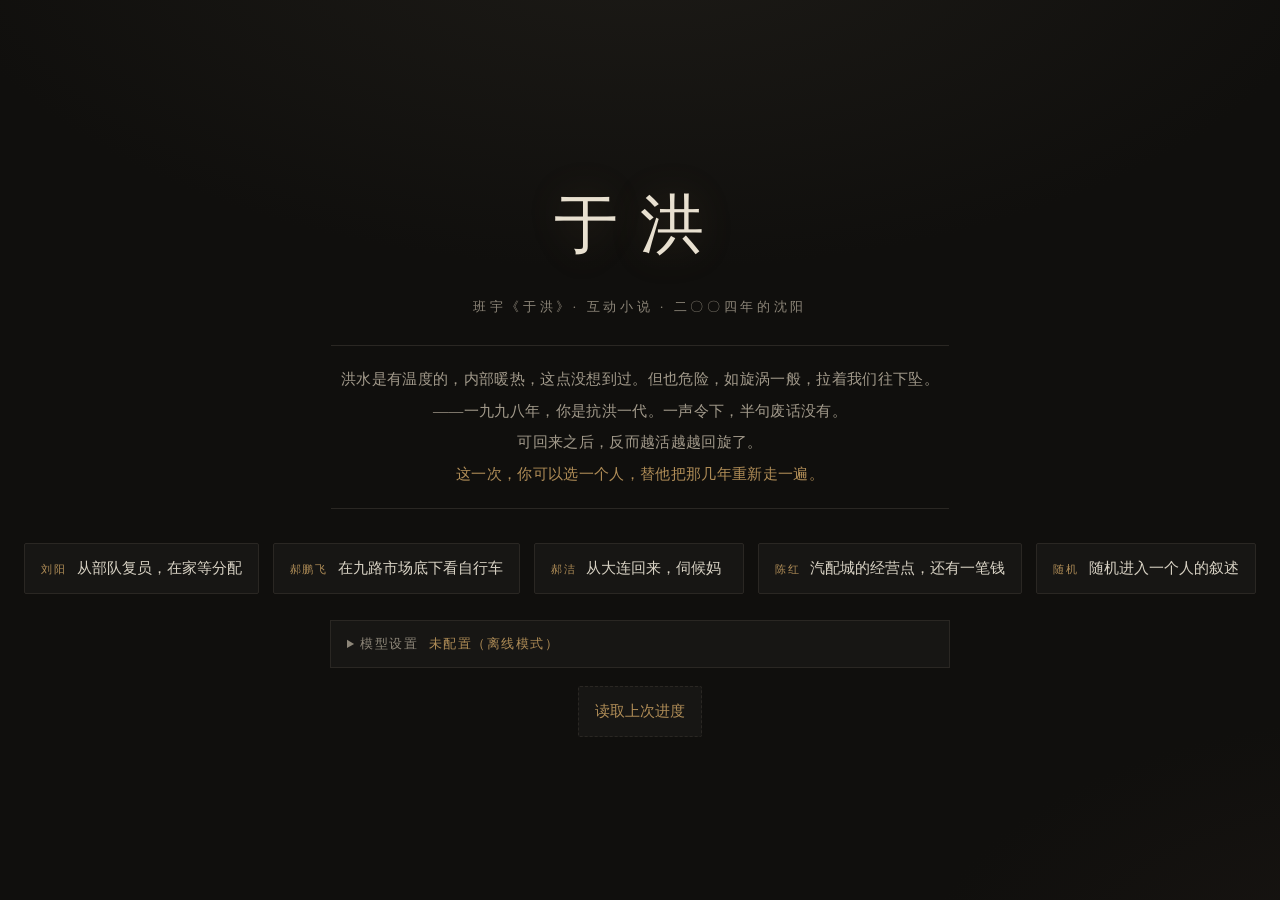
==== commit c123f6f5: "首页把随机按钮挪到四个角色之后" ====
--- a/于洪.html
+++ b/于洪.html
@@ -198,11 +198,11 @@
     <em>这一次，你可以选一个人，替他把那几年重新走一遍。</em>
   </div>
   <div class="menubtns">
-    <button class="choice" onclick="randomStart()"><span class="tag">随机</span><span>随机进入一个人的叙述</span></button>
     <button class="choice" onclick="startGame('liu')"><span class="tag">刘阳</span><span>从部队复员，在家等分配</span></button>
     <button class="choice" onclick="startGame('hao')"><span class="tag">郝鹏飞</span><span>在九路市场底下看自行车</span></button>
     <button class="choice" onclick="startGame('jie')"><span class="tag">郝洁</span><span>从大连回来，伺候妈</span></button>
     <button class="choice" onclick="startGame('chen')"><span class="tag">陈红</span><span>汽配城的经营点，还有一笔钱</span></button>
+    <button class="choice" onclick="randomStart()"><span class="tag">随机</span><span>随机进入一个人的叙述</span></button>
   </div>
 
   <details id="cfgbox" class="cfgbox">
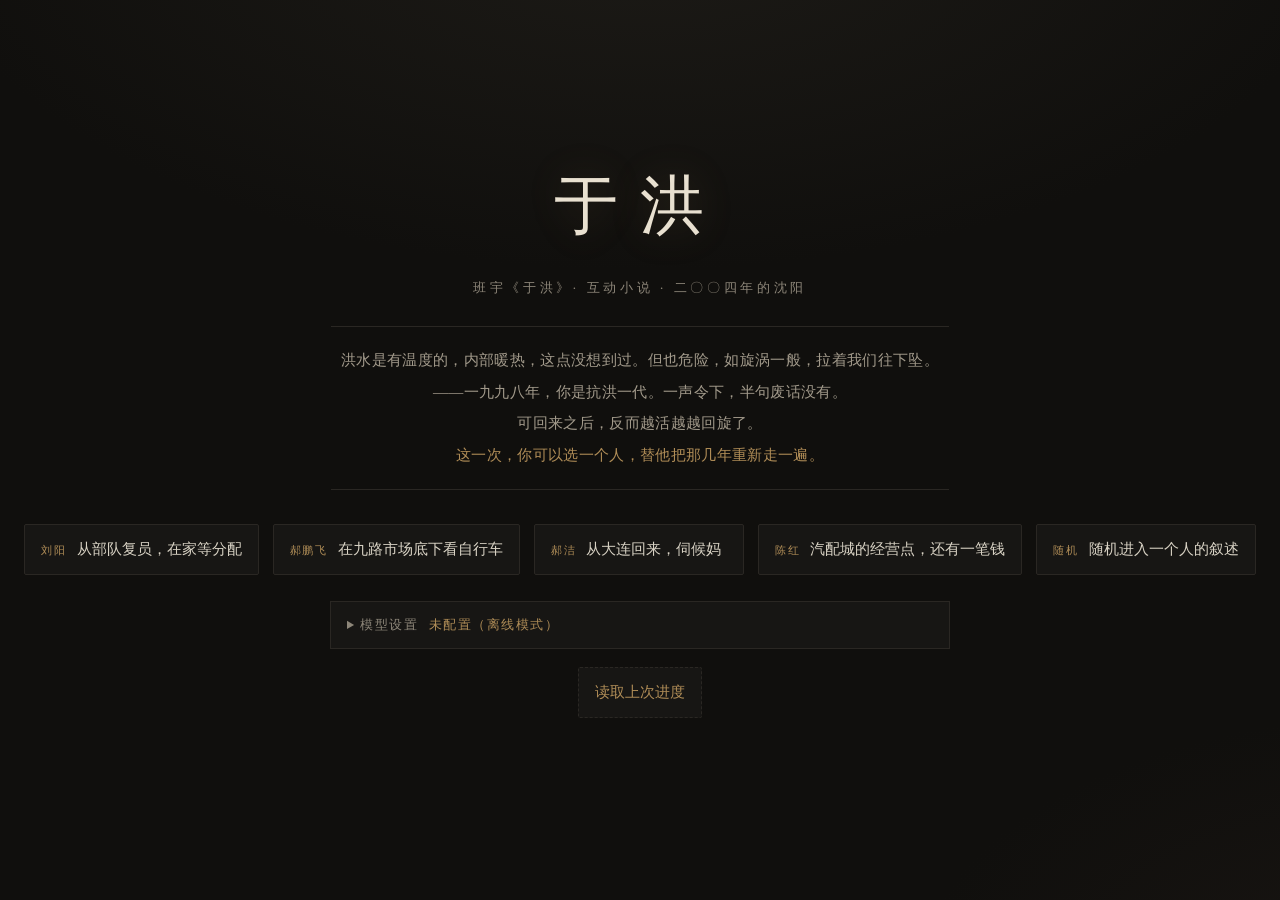
==== commit 0ccbd127: "首页加访问计数（Busuanzi），仅线上生效" ====
--- a/于洪.html
+++ b/于洪.html
@@ -84,6 +84,11 @@
 .cfgmsg { margin-top: 10px; font-size: 12px; line-height: 1.7; color: var(--dim); min-height: 18px; }
 .cfgmsg.ok { color: #7f9c6b; }
 .cfgmsg.err { color: #c96a5f; }
+
+/* 访问计数 */
+.visitcount { margin-top: 22px; font-size: 11.5px; color: #4f4a42; letter-spacing: .08em; min-height: 16px; }
+.visitcount span { color: #6f6959; }
+#busuanzi_value_site_pv, #busuanzi_value_site_uv { color: var(--accent); }
 
 /* ---------- 游戏 ---------- */
 #game { min-height: 100%; display: flex; flex-direction: column; }
@@ -235,6 +240,8 @@
   <div class="menuload">
     <button id="btnload" class="choice continue" onclick="tryLoad()">读取上次进度</button>
   </div>
+
+  <div id="visitcount" class="visitcount"></div>
 </div>
 
 <div id="game" class="hidden">
@@ -2971,7 +2978,21 @@
   refreshConfigUI();
 }
 
-document.addEventListener('DOMContentLoaded', refreshConfigUI);
+document.addEventListener('DOMContentLoaded', function () {
+  refreshConfigUI();
+  // 访问计数（仅在联网时生效，离线游玩不受影响）
+  if (/^https?:$/.test(location.protocol)) {
+    var box = document.getElementById('visitcount');
+    if (box) {
+      box.innerHTML = '本站访问 <span id="busuanzi_value_site_pv">…</span> 次 · 访客 <span id="busuanzi_value_site_uv">…</span> 人';
+    }
+    var s = document.createElement('script');
+    s.async = true;
+    s.src = 'https://busuanzi.ibruce.info/busuanzi/2.3/busuanzi.pure.mini.js';
+    s.onerror = function () { if (box) box.innerHTML = ''; };
+    document.body.appendChild(s);
+  }
+});
 </script>
 </body>
 </html>
